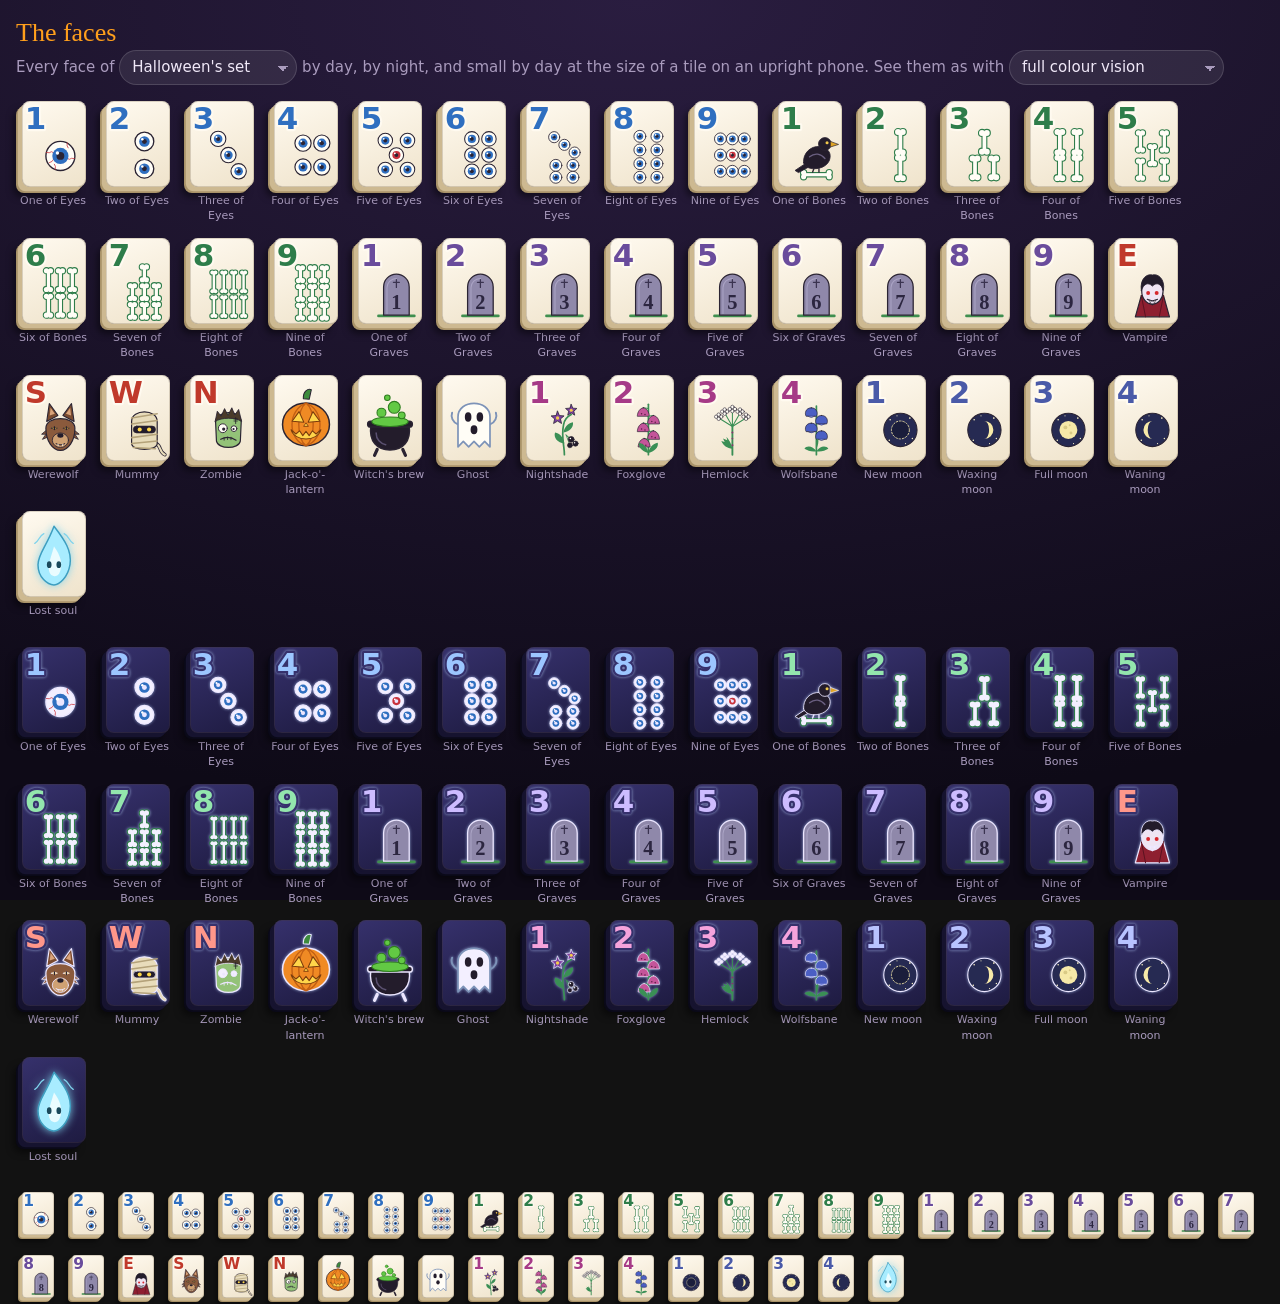
==== faces.html @ f0340677 "Give Christmas its own tiles The twelve days' boards now wear a set of faces of their own, drawn as " ====
<!doctype html>
<html lang="en">
<head>
<meta charset="utf-8">
<meta name="viewport" content="width=device-width, initial-scale=1">
<title>Seasons faces</title>
<link rel="stylesheet" href="css/game.css">
<style>
  body { overflow: auto; display: block; padding: 20px 16px 40px; }
  h1 { font: 400 26px/1 Creepster, fantasy, serif; color: var(--accent); margin: 0 0 4px; }
  p { color: var(--muted); margin: 0 0 16px; }
  .sheet { display: flex; flex-wrap: wrap; gap: 14px 10px; margin-bottom: 28px; }
  .cell { width: 74px; text-align: center; font-size: 11px; color: var(--muted); }
  .cell .tile { position: relative; display: block; margin: 0 0 6px 6px; --tile-w: 66px; --tile-h: 88px; --lift: 6px; --gap: 2px; cursor: default; }
  .small .cell { width: 40px; }
  .small .cell .tile { --tile-w: 34px; --tile-h: 45px; --lift: 4px; }
</style>
</head>
<body>
  <h1>The faces</h1>
  <p>Every face of <select id="set" aria-label="Set of faces">
      <option value="halloween">Halloween's set</option>
      <option value="thanksgiving">Thanksgiving's set</option>
      <option value="christmas">Christmas's set</option>
    </select> by day, by night, and small by day at the size of a tile on an upright phone.
    <label>See them as with <select id="vision">
      <option value="">full colour vision</option>
      <option value="protanopia">protanopia: no red</option>
      <option value="deuteranopia">deuteranopia: no green</option>
      <option value="tritanopia">tritanopia: no blue</option>
      <option value="achromatopsia">no colour at all</option>
    </select></label>
  </p>
  <!-- The usual approximations of how each kind of colour blindness sees colour. -->
  <svg width="0" height="0" style="position:absolute" aria-hidden="true">
    <filter id="protanopia"><feColorMatrix type="matrix" values="0.567 0.433 0 0 0  0.558 0.442 0 0 0  0 0.242 0.758 0 0  0 0 0 1 0"/></filter>
    <filter id="deuteranopia"><feColorMatrix type="matrix" values="0.625 0.375 0 0 0  0.7 0.3 0 0 0  0 0.3 0.7 0 0  0 0 0 1 0"/></filter>
    <filter id="tritanopia"><feColorMatrix type="matrix" values="0.95 0.05 0 0 0  0 0.433 0.567 0 0  0 0.475 0.525 0 0  0 0 0 1 0"/></filter>
    <filter id="achromatopsia"><feColorMatrix type="matrix" values="0.299 0.587 0.114 0 0  0.299 0.587 0.114 0 0  0.299 0.587 0.114 0 0  0 0 0 1 0"/></filter>
  </svg>
  <div class="sheet" id="day"></div>
  <div class="sheet" id="night"></div>
  <div class="sheet small" id="small"></div>
  <script type="module">
    import { FACES } from './js/engine/tiles.js';
    import { sprite, symbolId, faceName, FACE_SETS } from './js/ui/faces.js';

    document.body.prepend(sprite());
    const params = new URLSearchParams(location.search);
    const set = document.getElementById('set');
    set.onchange = () => {
      for (const [id, night] of [['day', false], ['night', true], ['small', false]]) {
        const sheet = document.getElementById(id);
        sheet.replaceChildren();
        sheet.dataset.faces = set.value;
        for (const f of FACES) {
          const cell = document.createElement('div');
          cell.className = 'cell';
          cell.innerHTML = `<div class="tile${night ? ' night' : ''}${f.group === 'soul' ? ' soul' : ''}"><svg viewBox="0 0 60 80"><use href="#${symbolId(f.id, set.value)}"></use></svg></div>${id === 'small' ? '' : faceName(f.id, set.value)}`;
          sheet.append(cell);
        }
      }
    };
    set.value = FACE_SETS.includes(params.get('set')) ? params.get('set') : 'halloween';
    set.onchange();
    const vision = document.getElementById('vision');
    vision.onchange = () => {
      for (const sheet of document.querySelectorAll('.sheet')) sheet.style.filter = vision.value ? `url(#${vision.value})` : '';
    };
    vision.value = params.get('vision') || '';
    vision.onchange();
  </script>
</body>
</html>
---- css/game.css ----
:root {
  color-scheme: dark;
  --sky-top: #2a1d40;
  --sky-low: #0e0a17;
  --text: #f0e8f8;
  --muted: #a99bbd;
  --accent: #ff9f1c;
  --ink: #2b2433;
  --paper: #fffdf6;
  /* The lettering of titles: Halloween's own, and a rounder one for the
     other holidays. */
  --title-font: Fredoka, system-ui, sans-serif;
  --title-weight: 600;
  --title-shadow: rgba(0, 0, 0, 0.45);
  font: 15px/1.4 system-ui, -apple-system, 'Segoe UI', sans-serif;
}

body[data-theme='halloween'] {
  --title-font: Creepster, fantasy, serif;
  --title-weight: 400;
  --title-shadow: #5b1e00;
}

/* Seasons' own look, for choosing the holidays: none of theirs. */
body[data-theme='seasons'] {
  --accent: #f4cf6b;
}

/* The cards: Halloween's purple, and for the other holidays, wherever the
   colour can be mixed, a dark one taken from the sky behind them. */
:root {
  --panel: #1e1530;
}

@supports (color: color-mix(in srgb, red 50%, blue)) {
  body:not([data-theme='halloween']) {
    --panel: color-mix(in srgb, var(--sky-top) 38%, #0f0e12);
  }
}

* {
  box-sizing: border-box;
}

html,
body {
  height: 100%;
  margin: 0;
}

body {
  display: flex;
  flex-direction: column;
  color: var(--text);
  background: radial-gradient(120% 90% at 50% 0%, var(--sky-top), var(--sky-low)) fixed;
  overflow: hidden;
  padding: env(safe-area-inset-top) env(safe-area-inset-right) env(safe-area-inset-bottom) env(safe-area-inset-left);
  -webkit-user-select: none;
  user-select: none;
  transition: background-color 1s;
}

body.night {
  --sky-top: #161438;
  --sky-low: #04030a;
}

/* ------------------------------------------------------------- the bars */

.bar {
  display: flex;
  align-items: center;
  gap: 8px;
  padding: 8px 12px;
}

.top {
  flex-wrap: wrap;
  row-gap: 4px;
}

.top h1 {
  margin: 0 4px 0 0;
  font: var(--title-weight) 27px/1 var(--title-font);
  letter-spacing: 0.04em;
  color: var(--accent);
  text-shadow: 0 2px 0 var(--title-shadow);
  white-space: nowrap;
}

.status {
  margin-left: auto;
  display: flex;
  gap: 14px;
  color: var(--muted);
  font-variant-numeric: tabular-nums;
  white-space: nowrap;
}

.status b {
  color: var(--text);
  font-weight: 600;
}

/* The shopping list, on a board with one: a small tile for each thing on
   it, ticked as it is crossed off, and the matches left before checkout.
   Beside the score on a wide screen, in a row of its own on a phone. */
#list,
#deals {
  --tile-w: 20px;
  --tile-h: 27px;
  --lift: 2px;
  --gap: 0px;
  margin-left: auto;
  display: inline-flex;
  flex-direction: row;
  align-items: center;
  gap: 7px;
  padding: 3px 10px 5px 12px;
  border: 1px solid rgba(255, 255, 255, 0.14);
  border-radius: 999px;
  background: rgba(255, 255, 255, 0.08);
}

#list[hidden],
#deals[hidden] {
  display: none;
}

#list .icon,
#deals .icon {
  font-size: 18px;
}

#list .label,
#deals .label,
#list .checkout,
#deals .checkout {
  color: var(--muted);
  font-size: 13px;
  font-weight: 500;
}

#list .things,
#deals .things {
  display: flex;
  gap: 5px;
}

#list:not([hidden]) ~ .status,
#deals:not([hidden]) ~ .status {
  margin-left: 0;
}

#list .tile,
#deals .tile {
  position: relative;
  flex: none;
  cursor: inherit;
}

#list .tile.done svg,
#deals .tile.done svg {
  opacity: 0.35;
}

#list .tile.done::after,
#deals .tile.done::after {
  content: '✓';
  position: absolute;
  inset: 0;
  display: grid;
  place-items: center;
  color: #157a37;
  font: 900 20px/1 system-ui, -apple-system, sans-serif;
  text-shadow: 0 0 2px #fff, 0 0 3px #fff;
}

#list .checkout,
#deals .checkout {
  font-variant-numeric: tabular-nums;
}

/* A doorbuster another shopper grabbed: crossed out. */
#deals .tile.grabbed svg {
  opacity: 0.35;
}

#deals .tile.grabbed::after {
  content: '✗';
  position: absolute;
  inset: 0;
  display: grid;
  place-items: center;
  color: #c0392b;
  font: 900 20px/1 system-ui, -apple-system, sans-serif;
  text-shadow: 0 0 2px #fff, 0 0 3px #fff;
}

.bottom {
  justify-content: center;
  flex-wrap: wrap;
}

.treats {
  display: flex;
  gap: 6px;
}

.controls {
  display: flex;
  gap: 8px;
}

/* A button in the bars: its icon and a word, beside the icon here and under
   it on phones. A treat's count sits on its icon while there is one. */
.bar button {
  display: inline-flex;
  align-items: center;
  justify-content: center;
  gap: 6px;
}

.bar button[hidden] {
  display: none;
}

.treats button {
  gap: 10px;
}

.bar .icon {
  position: relative;
  line-height: 1;
}

.bar .count {
  position: absolute;
  top: -8px;
  right: -11px;
  min-width: 16px;
  height: 16px;
  padding: 0 4px;
  border-radius: 8px;
  background: var(--accent);
  color: #2a1400;
  font: 700 11px/16px system-ui, -apple-system, sans-serif;
  text-align: center;
}

/* A treat there is none of: dimmed, though a tap still says what it does. */
.bar button.none {
  opacity: 0.45;
}

.bar button.none .count {
  display: none;
}

button,
select {
  font: inherit;
  color: var(--text);
  background: rgba(255, 255, 255, 0.08);
  border: 1px solid rgba(255, 255, 255, 0.14);
  border-radius: 999px;
  padding: 6px 12px;
  cursor: pointer;
  touch-action: manipulation;
  white-space: nowrap;
}

select {
  appearance: none;
  padding-right: 24px;
  background-image: linear-gradient(45deg, transparent 50%, var(--muted) 50%), linear-gradient(135deg, var(--muted) 50%, transparent 50%);
  background-position: calc(100% - 13px) 55%, calc(100% - 8px) 55%;
  background-size: 5px 5px;
  background-repeat: no-repeat;
}

select option {
  background: #1e1530;
}

button:disabled {
  opacity: 0.38;
  cursor: default;
}

/* Only where there is a pointer to hover: a phone would keep the last button
   tapped lit. */
@media (hover: hover) {
  button:not(:disabled):hover {
    background: rgba(255, 255, 255, 0.16);
  }
}

button.on {
  background: rgba(255, 159, 28, 0.25);
  background: color-mix(in srgb, var(--accent) 25%, transparent); /* the holiday's colour, where it can be mixed */
  border-color: var(--accent);
}

/* ------------------------------------------------------------ the board */

#table {
  flex: 1;
  min-height: 0;
  display: grid;
  place-items: center;
  overflow: hidden;
}

/* While the clock is stopped on a board not yet cleared: paused, or a card
   up, the board is hidden, so that it cannot be studied for nothing. */
body.covered #board {
  visibility: hidden;
}

#board {
  position: relative;
  --tile-w: 48px;
  --tile-h: 64px;
  --lift: 5px;
  --gap: 2px;
}

.tile {
  --face-1: #fffaf0;
  --face-2: #efe3cb;
  --edge: #cdb991;
  --edge-deep: #a99369;
  --index-eyes: #2f6fc0;
  --index-bones: #2e7d4a;
  --index-graves: #6a4c9c;
  --index-monster: #c0392b;
  --index-flower: #a63a87;
  --index-moon: #4a5aa8;
  /* Thanksgiving's, by the same groups: cranberries, corn, leaves, the harvest, autumn flowers and pies. */
  --index-tg-eyes: #b3163a;
  --index-tg-bones: #3f7d27;
  --index-tg-graves: #b35a12;
  --index-tg-monster: #6b4221;
  --index-tg-flower: #9b3f8f;
  --index-tg-moon: #3d5ea8;
  /* Christmas's: ornament red, cane green, the presents' blue, the birds' brown, berry pink and the snowflakes' ice blue. */
  --index-xm-eyes: #c41e3a;
  --index-xm-bones: #23803a;
  --index-xm-graves: #2f5fb0;
  --index-xm-monster: #8a4b1c;
  --index-xm-flower: #a8326e;
  --index-xm-moon: #1f7fa6;
  position: absolute;
  width: calc(var(--tile-w) - var(--gap));
  height: calc(var(--tile-h) - var(--gap));
  padding: 0;
  border: 0;
  border-radius: calc(var(--tile-w) * 0.12);
  background: linear-gradient(155deg, var(--face-1), var(--face-2));
  box-shadow:
    inset 0 0 0 1px rgba(80, 60, 30, 0.2),
    calc(var(--lift) * -0.35) calc(var(--lift) * 0.35) 0 var(--edge),
    calc(var(--lift) * -0.7) calc(var(--lift) * 0.7) 0 var(--edge),
    calc(var(--lift) * -1) var(--lift) 0 var(--edge-deep),
    calc(var(--lift) * -1.4) calc(var(--lift) * 1.6) calc(var(--lift) * 1.3) rgba(0, 0, 0, 0.5);
  cursor: pointer;
  transition: opacity 0.3s ease, transform 0.3s ease, filter 0.3s ease, visibility 0s;
  -webkit-tap-highlight-color: transparent;
  -webkit-touch-callout: none;
  touch-action: manipulation;
}

.tile svg {
  display: block;
  width: 100%;
  height: 100%;
  pointer-events: none;
}

.tile:focus-visible {
  outline: 3px solid #7fd3ec;
  outline-offset: 1px;
}

/* On the crown, a lord is gilded and wears a crown: free wherever he is. */
.tile.lord {
  --face-1: #fff7da;
  --face-2: #f2d98f;
  --edge: #c9a346;
  --edge-deep: #9c7a26;
}

.tile.lord::after {
  content: '👑';
  position: absolute;
  top: -11%;
  right: -10%;
  font-size: calc(var(--tile-w) * 0.4);
  line-height: 1;
  filter: drop-shadow(0 1px 1px rgba(0, 0, 0, 0.55));
  pointer-events: none;
}

/* On the bagpipes, a piper is tinged with the green of his tartan, and
   carries a note: the rest of his kind follow him out. */
.tile.piper {
  --face-1: #f3faf1;
  --face-2: #d3e8cd;
  --edge: #a8c69d;
  --edge-deep: #7f9f74;
}

.tile.piper::after {
  content: '🎶';
  position: absolute;
  top: -10%;
  right: -10%;
  font-size: calc(var(--tile-w) * 0.38);
  line-height: 1;
  filter: drop-shadow(0 1px 1px rgba(0, 0, 0, 0.55));
  pointer-events: none;
}

/* On the lake, the swan's reflection lies in the water: its tiles are
   tinged with blue, edges and all. */
.tile.lake {
  --face-1: #f1f8fc;
  --face-2: #d2e4ef;
  --edge: #a3bfd2;
  --edge-deep: #7f9db2;
}

.tile.night {
  --ink: #ece6ff;
  --paper: #f3efff;
  --face-1: #36316c;
  --face-2: #1e1b41;
  --edge: #16132f;
  --edge-deep: #0a0918;
  --index-eyes: #9cc6ff;
  --index-bones: #93e6ad;
  --index-graves: #cdbcff;
  --index-monster: #ff978a;
  --index-flower: #f5a3dc;
  --index-moon: #b8c3ff;
  --index-tg-eyes: #ff8fa3;
  --index-tg-bones: #9be27a;
  --index-tg-graves: #ffb36b;
  --index-tg-monster: #e8c39e;
  --index-tg-flower: #f0a6e6;
  --index-tg-moon: #a9c1ff;
  --index-xm-eyes: #ff8f9f;
  --index-xm-bones: #93e6ad;
  --index-xm-graves: #9cc0ff;
  --index-xm-monster: #f0c49a;
  --index-xm-flower: #f5a3d0;
  --index-xm-moon: #9fe3ff;
}

.tile.night svg {
  filter: drop-shadow(0 0 1.6px rgba(190, 215, 255, 0.7));
}

.tile.soul svg {
  filter: drop-shadow(0 0 4px rgba(127, 211, 236, 0.9));
}

/* Christmas's lost soul is a lump of coal, glowing as an ember does. */
[data-faces='christmas'] .tile.soul svg {
  filter: drop-shadow(0 0 4px rgba(255, 128, 48, 0.9));
}

.tile.selected {
  --face-1: #fff4c6;
  --face-2: #ffd56a;
  transform: translate(1px, -2px);
}

.tile.night.selected {
  --face-1: #5a4aa0;
  --face-2: #352c78;
}

.tile.hint {
  animation: hint 0.8s ease-in-out 3;
}

@keyframes hint {
  50% {
    transform: translateY(-4px);
    filter: brightness(1.2) drop-shadow(0 0 8px #ffd54a);
  }
}

.tile.shake {
  animation: shake 0.3s;
}

@keyframes shake {
  25% {
    transform: translateX(-3px);
  }
  75% {
    transform: translateX(3px);
  }
}

.tile.flip {
  animation: flip 0.4s ease-in-out both;
}

@keyframes flip {
  50% {
    transform: scaleX(0.04);
  }
}

/* When the music changes on the board of the dancer, a tile that changes
   partners twirls round, its new face showing from halfway. */
.tile.twirl {
  animation: twirl 0.6s ease-in-out;
}

@keyframes twirl {
  50% {
    transform: rotate(180deg) scaleX(0.08);
  }
  100% {
    transform: rotate(360deg);
  }
}

.tile.jiggle {
  animation: jiggle 0.45s ease-in-out;
}

/* An egg coming free hatches: it wobbles, and the tile inside shows. */
.tile.hatching {
  animation: hatching 0.5s ease-out;
}

@keyframes hatching {
  20% {
    transform: rotate(-7deg);
  }
  45% {
    transform: rotate(6deg) scale(1.06);
  }
  70% {
    transform: rotate(-3deg);
  }
}

/* On the milk pail, a tile of a pail of fresh milk carries a bottle, and
   once either of its tiles is free, the matches it still keeps for, amber
   as it nears souring. */
.tile.pail::before {
  content: '🥛' attr(data-fresh);
  position: absolute;
  top: 3%;
  right: 4%;
  padding: 0.1em 0.22em 0.1em 0.08em;
  border-radius: 9px;
  background: #fff;
  box-shadow:
    0 1px 2px rgba(0, 0, 0, 0.45),
    inset 0 0 0 1px #b8d2e6;
  color: #24557f;
  font: 800 max(10px, calc(var(--tile-w) * 0.3)) / 1 system-ui, -apple-system, sans-serif;
  white-space: nowrap;
  pointer-events: none;
}

.tile.pail.souring::before {
  background: #ffe1a1;
  color: #9a3412;
}

/* On the board of geese, a free tile that lay beside or under the pair
   taken last carries a gosling: a pair with it follows on in the line. */
.tile.follows::before {
  content: '🐣';
  position: absolute;
  top: -10%;
  right: -14%;
  font-size: calc(var(--tile-w) * 0.42);
  line-height: 1;
  filter: drop-shadow(0 1px 1px rgba(0, 0, 0, 0.55));
  pointer-events: none;
}

/* On the board of gold rings, a ring whose tiles are all taken turns to
   gold where it lay, under the tiles still left, with a glint on its top
   left; it shines out as it does. */
.gold-ring {
  position: absolute;
  z-index: 1;
  opacity: 0;
  pointer-events: none;
  transition: opacity 0.3s ease;
}

.gold-ring.won {
  opacity: 1;
}

.gold-ring svg {
  display: block;
  width: 100%;
  height: 100%;
  overflow: visible;
  filter: drop-shadow(0 3px 4px rgba(0, 0, 0, 0.55));
}

.gold-ring ellipse {
  fill: none;
}

.gold-ring .rim {
  stroke: #5e3f08;
}

.gold-ring .shine {
  stroke: #fffbe8;
  stroke-linecap: round;
  stroke-dasharray: 0 56 16 28;
  opacity: 0.85;
}

.gold-ring.gilding {
  animation: gilding 0.9s ease-out;
}

@keyframes gilding {
  0% {
    opacity: 0;
    transform: scale(0.7);
    filter: brightness(2.2);
  }
  55% {
    opacity: 1;
    transform: scale(1.08);
    filter: brightness(1.6) drop-shadow(0 0 12px #ffd54a);
  }
  100% {
    transform: scale(1);
    filter: none;
  }
}

@keyframes jiggle {
  30% {
    transform: rotate(-6deg) scale(0.9);
  }
  65% {
    transform: rotate(5deg) scale(1.03);
  }
}

.tile.gone {
  opacity: 0;
  transform: translateY(-18px) scale(0.8);
  visibility: hidden;
  pointer-events: none;
  transition: opacity 0.3s ease, transform 0.3s ease, visibility 0s 0.3s;
}

.tile.unlocked::after {
  content: '🗝️';
  position: absolute;
  right: -4px;
  top: -6px;
  font-size: calc(var(--tile-w) * 0.3);
}

/* At the potluck, a tile freed by a saved seat has a chair on it. */
#board.potluck .tile.unlocked::after {
  content: '🪑';
}

/* A Thanksgiving day's board with no treats has no treat buttons. */
.treats[hidden] {
  display: none;
}

/* The fridge, on a board with leftovers: its containers, each empty or
   holding a tile saved for later, with its word under them, as the
   buttons beside it have theirs. Its tiles are drawn as the board's are. */
#fridge {
  --tile-w: 32px;
  --tile-h: 43px;
  --lift: 3px;
  --gap: 0px;
  display: inline-flex;
  flex-direction: column;
  align-items: center;
  gap: 3px;
}

#fridge[hidden] {
  display: none;
}

#fridge .slots {
  display: flex;
  gap: 8px;
  padding: 4px 8px 7px 10px;
  border: 1px solid rgba(190, 225, 255, 0.35);
  border-radius: 10px;
  background: rgba(190, 225, 255, 0.1);
}

#fridge .tile {
  position: relative;
  flex: none;
  min-width: 0;
  padding: 0;
  border-radius: calc(var(--tile-w) * 0.12);
  background: linear-gradient(155deg, var(--face-1), var(--face-2));
}

#fridge .tile.empty {
  background: none;
  box-shadow: none;
  outline: 2px dashed rgba(190, 225, 255, 0.5);
  outline-offset: -2px;
}

#fridge .tile.empty svg {
  visibility: hidden;
}

#fridge .label {
  color: var(--muted);
  font-size: 12px;
}

#board.keying .tile {
  cursor: crosshair;
}

/* The shopping list: a price tag on each tile of a thing still to find,
   while the store is open. */
.tile.listed::before {
  content: '';
  position: absolute;
  top: 4%;
  right: 5%;
  width: 30%;
  height: 15%;
  border-radius: 2px 7px 7px 2px;
  background: radial-gradient(circle at 24% 50%, #fff 0 13%, transparent 15%), #d63c2f;
  box-shadow: 0 1px 2px rgba(0, 0, 0, 0.4);
  pointer-events: none;
}

/* Rivalry football: each end zone's tiles carry its team's pennant, blue
   at the top of the field and red at the bottom. */
.tile.zone-top::before,
.tile.zone-bottom::before {
  content: '';
  position: absolute;
  top: 5%;
  right: 6%;
  width: 28%;
  height: 20%;
  clip-path: polygon(0 0, 100% 50%, 0 100%);
  pointer-events: none;
}

.tile.zone-top::before {
  background: #2f5fb3;
}

.tile.zone-bottom::before {
  background: #c0392b;
}

/* Black Friday: a doorbuster's red sale tag, while it is still to be had. */
.tile.buster::before {
  content: '%';
  position: absolute;
  top: 3%;
  right: 4%;
  min-width: 36%;
  padding: 0.1em 0.12em 0.1em 0.2em;
  border-radius: 3px 9px 9px 3px;
  background: #d63c2f;
  box-shadow: 0 1px 2px rgba(0, 0, 0, 0.45);
  color: #fff;
  font: 900 calc(var(--tile-w) * 0.27) / 1 system-ui, -apple-system, sans-serif;
  text-align: center;
  pointer-events: none;
}

/* The Frozen twist: ice over a tile that can't be taken until it thaws.
   Its face shows through, with the matches still to make in its corner;
   the ice fades away as the tile thaws, and comes back with an undo. */
.tile .ice {
  position: absolute;
  inset: 0;
  border-radius: inherit;
  pointer-events: none;
  opacity: 0;
  transition: opacity 0.8s ease;
  background:
    linear-gradient(140deg, rgba(255, 255, 255, 0.7) 0 9%, transparent 9% 34%, rgba(255, 255, 255, 0.4) 34% 39%, transparent 39% 70%, rgba(255, 255, 255, 0.3) 70% 73%, transparent 73%),
    rgba(170, 215, 255, 0.4);
  box-shadow:
    inset 0 0 0 calc(var(--tile-w) * 0.05) rgba(235, 248, 255, 0.95),
    inset 0 0 calc(var(--tile-w) * 0.22) rgba(90, 165, 235, 0.75);
}

.tile.frozen .ice {
  opacity: 1;
}

.tile .ice b {
  position: absolute;
  top: 3%;
  right: 4%;
  min-width: 1.35em;
  padding: 0.12em 0.2em;
  border-radius: 999px;
  background: #fff;
  box-shadow: 0 0 0 calc(var(--tile-w) * 0.03) #5aa5eb;
  color: #0b3f75;
  font: 800 calc(var(--tile-w) * 0.34) / 1 system-ui, -apple-system, sans-serif;
  text-align: center;
}

/* Tiles that can't be taken yet, dimmed, so that only the free ones need
   looking over: unless the player has switched it off, and except while
   the skeleton key is choosing among the blocked ones. */
#board.dimming:not(.keying) .tile.blocked {
  filter: brightness(0.58);
}

/* With the magnifier, a finger held on a tile may slide on to others: the
   page does not pan under it, though two fingers still zoom it. */
#board.magnifying .tile {
  touch-action: pinch-zoom;
}

/* A held tile up close, and after an arrow the side it will turn to. Its
   tiles are drawn as the board's are, at the size the magnifier sets. */
.magnifier {
  --gap: 0px;
  position: fixed;
  left: 0;
  top: 0;
  z-index: 150000;
  width: max-content;
  display: flex;
  align-items: center;
  gap: 10px;
  padding: 12px 14px calc(var(--lift) + 14px) calc(var(--lift) + 14px);
  background: rgba(20, 14, 32, 0.94);
  border: 1px solid rgba(255, 255, 255, 0.2);
  border-radius: 16px;
  box-shadow: 0 10px 30px rgba(0, 0, 0, 0.6);
  transform-origin: 0 0;
  pointer-events: none;
  opacity: 0;
  transition: opacity 0.12s ease;
}

.magnifier.on {
  opacity: 1;
}

.magnifier.stacked {
  flex-direction: column;
}

.magnifier .tile {
  position: relative;
  flex: none;
}

.magnifier .arrow {
  color: var(--muted);
  font-size: 22px;
  line-height: 1;
}

.magnifier .arrow::before {
  content: '→';
}

.magnifier.stacked .arrow::before {
  content: '↓';
}

.float {
  position: absolute;
  z-index: 100001;
  transform: translate(-50%, -50%);
  font: 700 max(13px, calc(var(--tile-w) * 0.4)) / 1 system-ui, -apple-system, sans-serif;
  color: #ffd54a;
  text-shadow: 0 2px 4px rgba(0, 0, 0, 0.75);
  white-space: nowrap;
  pointer-events: none;
  animation: rise 1.2s ease-out forwards;
}

.float.cost {
  color: #ff9a8f;
}

@keyframes rise {
  from {
    opacity: 0;
    transform: translate(-50%, -30%);
  }
  15% {
    opacity: 1;
  }
  to {
    opacity: 0;
    transform: translate(-50%, -170%);
  }
}

.planchette {
  position: absolute;
  left: 0;
  top: 0;
  width: calc(var(--tile-w) * 1.15);
  z-index: 100000;
  pointer-events: none;
  opacity: 0;
  filter: drop-shadow(-3px 5px 5px rgba(0, 0, 0, 0.55));
  transition: transform 0.6s cubic-bezier(0.45, 0.05, 0.2, 1), opacity 0.35s ease;
}

.planchette.on {
  opacity: 0.94;
}

.planchette svg {
  display: block;
  width: 100%;
}

/* --------------------------------------------------- messages and cards */

#toast {
  position: fixed;
  left: 50%;
  bottom: calc(env(safe-area-inset-bottom) + 64px);
  transform: translateX(-50%);
  max-width: calc(100% - 32px);
  background: rgba(20, 14, 32, 0.94);
  border: 1px solid rgba(255, 255, 255, 0.16);
  padding: 8px 14px;
  border-radius: 12px;
  opacity: 0;
  transition: opacity 0.3s;
  pointer-events: none;
  z-index: 200000;
  text-align: center;
}

#toast.show {
  opacity: 1;
}

#card {
  position: fixed;
  inset: 0;
  display: flex;
  overflow-y: auto;
  background: rgba(5, 3, 10, 0.55);
  z-index: 200001;
  padding: 16px;
}

/* Centred when there is room, and scrolled from its top when there is not. */
#card .inner {
  margin: auto;
}

#card[hidden] {
  display: none;
}

#card .inner {
  background: var(--panel);
  border: 1px solid rgba(255, 255, 255, 0.18);
  border-radius: 16px;
  padding: 20px 22px;
  text-align: center;
  max-width: 380px;
}

/* A card with a grid of buttons, the night's or the leaderboard's, at its
   full width, so that the grid has the same columns on both. */
#card .inner:has(.hours:not([hidden])) {
  width: 100%;
}

#card h2 {
  margin: 0 0 6px;
  font: var(--title-weight) 28px/1.1 var(--title-font);
  color: var(--accent);
  letter-spacing: 0.03em;
}

#card p {
  margin: 0 0 14px;
  color: var(--muted);
}

#card .actions {
  display: flex;
  gap: 8px;
  justify-content: center;
  flex-wrap: wrap;
}

#card .score {
  margin: 0 auto 14px;
  border-collapse: collapse;
  font-variant-numeric: tabular-nums;
}

#card .score[hidden] {
  display: none;
}

#card .score td {
  padding: 2px 6px;
  text-align: left;
  color: var(--muted);
}

#card .score td + td {
  white-space: nowrap;
}

#card .score td:last-child {
  text-align: right;
  color: var(--text);
}

#card .score tr.total td {
  border-top: 1px solid rgba(255, 255, 255, 0.2);
  padding-top: 6px;
  font-weight: 700;
  color: var(--accent);
}

#card .hours {
  display: grid;
  grid-template-columns: repeat(auto-fill, minmax(66px, 1fr));
  gap: 6px;
  margin: 0 0 16px;
}

/* The holidays, with their longer names, two or three to a row. */
#card .hours.themes {
  grid-template-columns: repeat(auto-fill, minmax(140px, 1fr));
}

#card .hours.themes button {
  white-space: normal;
}

#card .hours[hidden] {
  display: none;
}

#card .hours button {
  border-radius: 10px;
  padding: 6px 4px;
  display: flex;
  flex-direction: column;
  align-items: center;
  line-height: 1.25;
}

#card .hours small {
  color: var(--muted);
  font-size: 11px;
}

/* A name for the leaderboard: 16px, so that a phone does not zoom in on it. */
#card input {
  display: block;
  width: 100%;
  margin: 0 0 14px;
  padding: 10px 12px;
  font: 16px/1.2 system-ui, -apple-system, 'Segoe UI', sans-serif;
  color: var(--text);
  text-align: center;
  background: rgba(255, 255, 255, 0.08);
  border: 1px solid rgba(255, 255, 255, 0.24);
  border-radius: 10px;
  -webkit-user-select: text;
  user-select: text;
}

#card input[hidden] {
  display: none;
}

#card input:focus {
  outline: 2px solid var(--accent);
  outline-offset: 1px;
}

/* The leaderboard's places: the player's own in the accent colour. */
#card .ranks {
  margin: 0 auto 16px;
  min-width: 240px;
  border-collapse: collapse;
  font-variant-numeric: tabular-nums;
}

#card .ranks[hidden] {
  display: none;
}

#card .ranks td {
  height: 1.6em;
  padding: 0 8px;
  text-align: left;
  white-space: nowrap;
}

#card .ranks td:first-child {
  color: var(--muted);
  text-align: right;
}

#card .ranks td:last-child {
  text-align: right;
}

#card .ranks td[colspan] {
  color: var(--muted);
  text-align: center;
}

#card .ranks tr.me td {
  color: var(--accent);
  font-weight: 700;
}

#card .options {
  display: flex;
  flex-direction: column;
  align-items: center;
  margin-top: 16px;
  padding-top: 10px;
  border-top: 1px solid rgba(255, 255, 255, 0.12);
}

#card .options[hidden] {
  display: none;
}

#card .options label {
  display: inline-flex;
  align-items: center;
  gap: 8px;
  min-height: 36px;
  color: var(--muted);
  cursor: pointer;
}

#card .options input {
  width: 18px;
  height: 18px;
  margin: 0;
  accent-color: var(--accent);
}

#where {
  color: var(--muted);
  white-space: nowrap;
}

#where b {
  color: var(--text);
  font-weight: 600;
}

@media (prefers-reduced-motion: reduce) {
  .tile,
  .planchette,
  .gold-ring {
    transition: none;
  }
  .tile.hint,
  .tile.shake,
  .tile.jiggle,
  .tile.flip,
  .tile.twirl {
    animation: none;
  }
  .tile.hint {
    filter: brightness(1.15) drop-shadow(0 0 6px #ffd54a);
  }
  .float {
    animation: fade 1.2s ease-out forwards;
  }
}

@keyframes fade {
  60% {
    opacity: 1;
  }
  to {
    opacity: 0;
  }
}

/* --------------------------------------------------------- small screens */

/* Phones, and tablets standing up: each button in the bars is an icon over a
   word, as in a phone's own apps, and without an outline, so that the seven
   at the foot fit across a small phone. */
@media (max-width: 820px), (max-height: 500px) and (orientation: landscape) {
  .controls,
  .bottom.bar,
  .bottom .treats {
    gap: 2px;
  }
  .bottom.bar {
    padding-top: 4px;
    padding-bottom: 4px;
  }
  .bar button {
    flex-direction: column;
    gap: 2px;
    min-width: 40px;
    padding: 4px 3px 3px;
    border-color: transparent;
    border-radius: 12px;
    background: none;
  }
  .bar .icon {
    font-size: 21px;
  }
  .bar .label {
    font-size: clamp(9.5px, 2.9vw, 11px);
    font-weight: 500;
  }
  .bar button.on {
    background: rgba(255, 159, 28, 0.25);
    background: color-mix(in srgb, var(--accent) 25%, transparent);
    border-color: var(--accent);
  }
}

@media (max-width: 620px) {
  .bar {
    padding: 6px 8px;
    gap: 6px;
  }
  /* The game's name over the board's, the buttons beside them, and the
     score and the clock below. */
  .top {
    display: grid;
    grid-template-columns: minmax(0, 1fr) auto;
    grid-template-areas: 'title controls' 'where controls' 'status status' 'list list';
    column-gap: 8px;
    row-gap: 0;
  }
  #list,
  #deals {
    grid-area: list;
    justify-self: center;
    margin: 4px 0 0;
  }
  .top h1 {
    grid-area: title;
    align-self: end;
    font-size: 22px;
  }
  #where {
    grid-area: where;
    align-self: start;
    overflow: hidden;
    text-overflow: ellipsis;
    font-size: 13px;
  }
  .controls {
    grid-area: controls;
  }
  .status {
    grid-area: status;
    gap: 10px;
    font-size: 13px;
    justify-content: center;
    margin: 2px 0 0;
  }
  button,
  select {
    padding: 6px 10px;
  }
}

/* A phone on its side: the bars go to a column at the right, leaving all
   the height to the board. */
@media (max-height: 500px) and (orientation: landscape) {
  body {
    display: grid;
    grid-template-columns: 1fr auto;
    grid-template-rows: auto 1fr;
    grid-template-areas: 'table top' 'table bottom';
  }
  #table {
    grid-area: table;
  }
  .bar {
    width: 196px;
    padding: 8px 10px 4px 4px;
    flex-wrap: wrap;
    justify-content: center;
  }
  .top {
    grid-area: top;
    display: flex;
  }
  .bottom {
    grid-area: bottom;
    align-content: flex-start;
  }
  .top h1 {
    font-size: 22px;
  }
  .status {
    width: 100%;
    margin: 0;
    flex-wrap: wrap;
    justify-content: center;
    gap: 4px 12px;
    font-size: 13px;
  }
  #list,
  #deals {
    margin: 2px 0;
    flex-wrap: wrap;
    justify-content: center;
    row-gap: 2px;
    border-radius: 14px;
  }
  #toast {
    left: calc(50% - 98px);
    bottom: 12px;
  }
  #card {
    padding: 8px;
  }
  #card .inner {
    max-width: 580px;
    padding: 12px 16px;
  }
  #card h2 {
    font-size: 22px;
  }
  #card p {
    margin-bottom: 8px;
  }
}
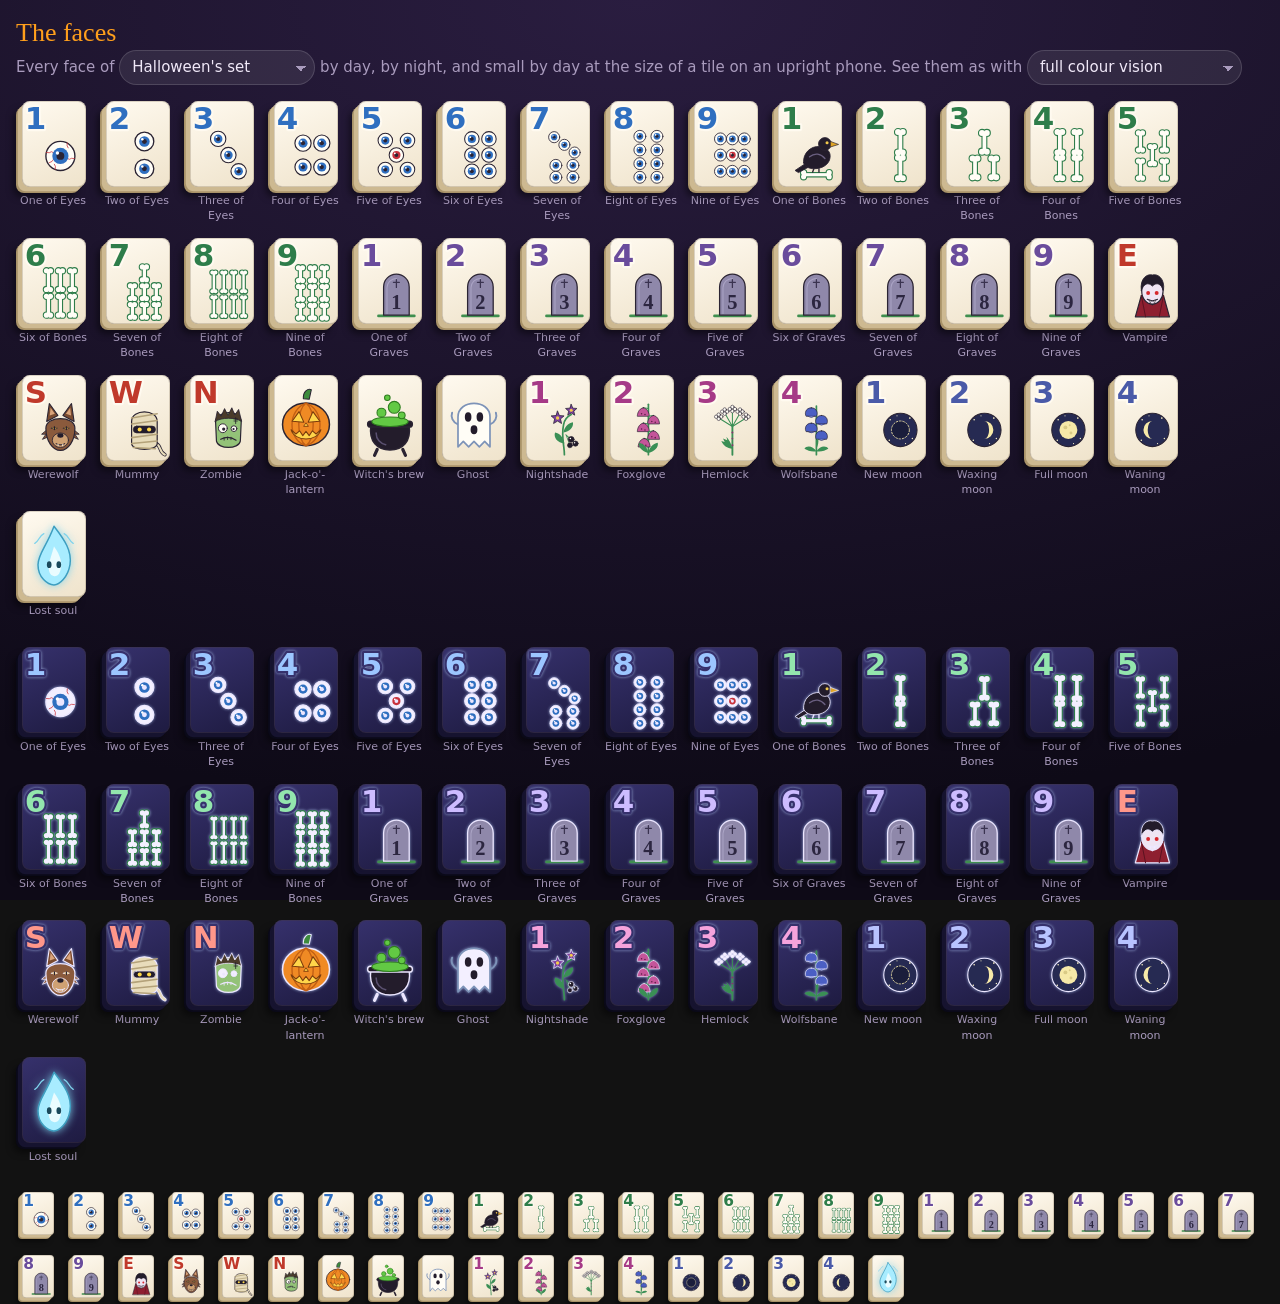
==== commit f0ec684d: "Give Groundhog Day its own tiles Groundhog Day's board of the day now wears a set of faces of its ow" ====
--- a/faces.html
+++ b/faces.html
@@ -22,6 +22,8 @@
       <option value="halloween">Halloween's set</option>
       <option value="thanksgiving">Thanksgiving's set</option>
       <option value="christmas">Christmas's set</option>
+      <option value="new-year">New Year's set</option>
+      <option value="groundhog">Groundhog Day's set</option>
     </select> by day, by night, and small by day at the size of a tile on an upright phone.
     <label>See them as with <select id="vision">
       <option value="">full colour vision</option>
--- a/css/game.css
+++ b/css/game.css
@@ -351,6 +351,20 @@
   --index-xm-monster: #8a4b1c;
   --index-xm-flower: #a8326e;
   --index-xm-moon: #1f7fa6;
+  /* New Year's: the clocks' navy, the party horns' purple, January's red, Father Time's brown, the clover's green and the seasons' teal. */
+  --index-ny-eyes: #2b4fa8;
+  --index-ny-bones: #7b3fb0;
+  --index-ny-graves: #c42a2a;
+  --index-ny-monster: #7a5214;
+  --index-ny-flower: #2e8a3e;
+  --index-ny-moon: #1d7f8c;
+  /* Groundhog Day's: the burrows' earth, the candles' flame, the scrolls' ink, the weather prophets' woods, the crocus's purple and the cardinal's red. */
+  --index-gh-eyes: #7a4a1e;
+  --index-gh-bones: #c4560e;
+  --index-gh-graves: #2b4f8a;
+  --index-gh-monster: #2e6b47;
+  --index-gh-flower: #7a3fb0;
+  --index-gh-moon: #b8233f;
   position: absolute;
   width: calc(var(--tile-w) - var(--gap));
   height: calc(var(--tile-h) - var(--gap));
@@ -420,6 +434,282 @@
   line-height: 1;
   filter: drop-shadow(0 1px 1px rgba(0, 0, 0, 0.55));
   pointer-events: none;
+}
+
+/* On New Year's 9, a rocket carries 🚀, waiting to be set off; and a tile
+   a rocket's burst has lit glows the lilac of a firework, edges and all,
+   with a sparkle on it, and turns gold like any tile when chosen: two lit
+   tiles taken together are a lit pair. A tile catching the light flashes
+   as it does. */
+.tile.rocket::after,
+.tile.lit::after {
+  content: '🚀';
+  position: absolute;
+  top: -10%;
+  right: -10%;
+  font-size: calc(var(--tile-w) * 0.38);
+  line-height: 1;
+  filter: drop-shadow(0 1px 1px rgba(0, 0, 0, 0.55));
+  pointer-events: none;
+}
+
+.tile.lit::after {
+  content: '✨';
+}
+
+.tile.lit {
+  --face-1: #fcefff;
+  --face-2: #e6c6f5;
+  --edge: #c09ad6;
+  --edge-deep: #946bb0;
+}
+
+.tile.sparkle {
+  animation: sparkle 0.7s ease-out;
+}
+
+@keyframes sparkle {
+  0% {
+    filter: brightness(1.7) drop-shadow(0 0 9px #ffd54a);
+    transform: scale(1.08);
+  }
+}
+
+/* On New Year's 3, the row a shooting star has crossed glows a starry
+   blue until the next star, and fades once its wish is made; a star
+   streaks across it as it comes. Its tiles are a cool, bright white. */
+.star-band {
+  position: absolute;
+  left: 0;
+  right: 0;
+  z-index: 99999;
+  pointer-events: none;
+  transition:
+    top 0.3s ease,
+    opacity 0.6s ease;
+}
+
+.star-band.wished {
+  opacity: 0;
+}
+
+.star-band::after {
+  content: '';
+  position: absolute;
+  inset: -6% 0;
+  border-radius: 8px;
+  background:
+    radial-gradient(circle at 9% 40%, rgba(255, 255, 255, 0.95) 0 1px, transparent 2px),
+    radial-gradient(circle at 27% 65%, rgba(210, 225, 255, 0.9) 0 1.5px, transparent 2.5px),
+    radial-gradient(circle at 46% 30%, rgba(255, 255, 255, 0.95) 0 1px, transparent 2px),
+    radial-gradient(circle at 64% 70%, rgba(230, 215, 255, 0.9) 0 1.5px, transparent 2.5px),
+    radial-gradient(circle at 83% 35%, rgba(255, 255, 255, 0.95) 0 1px, transparent 2px),
+    linear-gradient(rgba(120, 160, 255, 0), rgba(140, 180, 255, 0.34) 25%, rgba(185, 160, 255, 0.34) 75%, rgba(120, 160, 255, 0));
+  mix-blend-mode: screen;
+}
+
+.star-band::before {
+  content: '🌠';
+  position: absolute;
+  top: 50%;
+  right: -12%;
+  transform: translateY(-50%);
+  font-size: calc(var(--tile-w) * 0.6);
+  line-height: 1;
+  opacity: 0;
+}
+
+.star-band.streak::before {
+  animation: streak 0.9s ease-out;
+}
+
+@keyframes streak {
+  15% {
+    opacity: 1;
+  }
+  100% {
+    right: 105%;
+    opacity: 0;
+  }
+}
+
+.tile.starlit {
+  --face-1: #f6f8ff;
+  --face-2: #dfe7ff;
+}
+
+/* On New Year's 2, the two glasses of champagne stand along the 2, each at
+   the top right of its place, as badges do, so that the tile under it
+   still shows, and glide on a place at a time; when they meet they clink,
+   tilting together, and stay so. The tiles still in their way are ringed
+   in champagne gold, not filled with it, so as not to look chosen. */
+.glass {
+  position: absolute;
+  left: 0;
+  top: 0;
+  width: calc(var(--tile-w) * 0.36);
+  height: calc(var(--tile-w) * 0.72);
+  z-index: 99999;
+  pointer-events: none;
+  transition: transform 0.5s ease;
+  filter: drop-shadow(0 1px 1.5px rgba(0, 0, 0, 0.65)) drop-shadow(0 0 5px rgba(255, 226, 140, 0.6));
+}
+
+.glass svg {
+  display: block;
+  width: 100%;
+  height: 100%;
+  overflow: visible;
+  transform-origin: 50% 100%;
+  transition: transform 0.3s ease;
+}
+
+.glass.clinked svg {
+  transform: rotate(var(--tilt));
+}
+
+.glass.clinking svg {
+  animation: clink 0.9s ease-out;
+}
+
+@keyframes clink {
+  0% {
+    transform: rotate(0);
+  }
+  35% {
+    transform: rotate(calc(var(--tilt) * 1.7));
+  }
+  50% {
+    transform: rotate(calc(var(--tilt) * 0.5));
+  }
+  68% {
+    transform: rotate(calc(var(--tilt) * 1.3));
+  }
+  100% {
+    transform: rotate(var(--tilt));
+  }
+}
+
+.tile.in-way::before {
+  content: '';
+  position: absolute;
+  inset: 0;
+  border-radius: inherit;
+  box-shadow:
+    inset 0 0 0 calc(var(--tile-w) * 0.06) #e3ad35,
+    inset 0 0 calc(var(--tile-w) * 0.18) rgba(255, 205, 80, 0.75);
+  pointer-events: none;
+}
+
+/* On New Year's Day, a sweet carries its treat, 🍩 or another, in the
+   corner where badges go; through January, while the resolution holds, it
+   is tinted a frosting pink, tempting, and after, a tile like any other. */
+.tile.sweet::after {
+  content: attr(data-sweet);
+  position: absolute;
+  top: -12%;
+  right: -10%;
+  font-size: calc(var(--tile-w) * 0.42);
+  line-height: 1;
+  filter: drop-shadow(0 1px 1px rgba(0, 0, 0, 0.55));
+  pointer-events: none;
+}
+
+.tile.tempting {
+  --face-1: #fff1f7;
+  --face-2: #f6cde0;
+  --edge: #d9a1b9;
+  --edge-deep: #b07490;
+}
+
+/* On New Year's 8, the disco ball's beam lies across the board, a row
+   deep, glinting, over the tiles in its light, and glides down a row with
+   every match; the ball hangs at its left end. The tiles in it are a cool
+   white. */
+.disco-beam {
+  position: absolute;
+  left: 0;
+  right: 0;
+  z-index: 99999;
+  pointer-events: none;
+  transition: top 0.45s ease;
+}
+
+.disco-beam::after {
+  content: '';
+  position: absolute;
+  inset: -8% 0;
+  border-radius: 8px;
+  background:
+    radial-gradient(circle at 14% 35%, rgba(255, 255, 255, 0.9) 0 1.5px, transparent 2.5px),
+    radial-gradient(circle at 33% 70%, rgba(255, 220, 250, 0.85) 0 1.5px, transparent 2.5px),
+    radial-gradient(circle at 52% 30%, rgba(220, 240, 255, 0.9) 0 2px, transparent 3px),
+    radial-gradient(circle at 71% 65%, rgba(255, 255, 255, 0.85) 0 1.5px, transparent 2.5px),
+    radial-gradient(circle at 90% 40%, rgba(255, 230, 250, 0.9) 0 2px, transparent 3px),
+    linear-gradient(rgba(255, 255, 255, 0), rgba(215, 232, 255, 0.34) 25%, rgba(255, 226, 252, 0.34) 75%, rgba(255, 255, 255, 0));
+  mix-blend-mode: screen;
+}
+
+.disco-beam::before {
+  content: '🪩';
+  position: absolute;
+  left: calc(var(--tile-w) * -0.32);
+  top: 50%;
+  transform: translateY(-50%);
+  font-size: calc(var(--tile-w) * 0.5);
+  line-height: 1;
+  filter: drop-shadow(0 0 4px rgba(255, 255, 255, 0.85));
+}
+
+.tile.spotlit {
+  --face-1: #ffffff;
+  --face-2: #e6efff;
+}
+
+/* On New Year's 7, the tile the lucky coin turned up in shows it, 🪙, until
+   the tile is taken, gleaming gold. */
+.tile.coin {
+  --face-1: #fff7da;
+  --face-2: #f2d98f;
+}
+
+.tile.coin::after {
+  content: '🪙';
+  position: absolute;
+  top: -12%;
+  right: -10%;
+  font-size: calc(var(--tile-w) * 0.42);
+  line-height: 1;
+  filter: drop-shadow(0 0 4px rgba(255, 213, 74, 0.9));
+  pointer-events: none;
+}
+
+/* On New Year's 6, a tile with a balloon on it carries 🎈, to be popped by
+   taking it; a balloon drops on to its tile as the net opens. */
+.tile.balloon::after {
+  content: '🎈';
+  position: absolute;
+  top: -14%;
+  right: -10%;
+  font-size: calc(var(--tile-w) * 0.42);
+  line-height: 1;
+  filter: drop-shadow(0 1px 1px rgba(0, 0, 0, 0.55));
+  pointer-events: none;
+}
+
+.tile.landing::after {
+  animation: landing 0.7s ease-out;
+}
+
+@keyframes landing {
+  0% {
+    transform: translateY(-260%);
+    opacity: 0;
+  }
+  70% {
+    transform: translateY(12%);
+    opacity: 1;
+  }
 }
 
 /* On the lake, the swan's reflection lies in the water: its tiles are
@@ -456,6 +746,18 @@
   --index-xm-monster: #f0c49a;
   --index-xm-flower: #f5a3d0;
   --index-xm-moon: #9fe3ff;
+  --index-ny-eyes: #a8c4ff;
+  --index-ny-bones: #d9a6ff;
+  --index-ny-graves: #ff9a9a;
+  --index-ny-monster: #f0c98a;
+  --index-ny-flower: #93e6a8;
+  --index-ny-moon: #8fe3f0;
+  --index-gh-eyes: #f0c08a;
+  --index-gh-bones: #ffb27a;
+  --index-gh-graves: #a8c4ff;
+  --index-gh-monster: #93e6b0;
+  --index-gh-flower: #d9a6ff;
+  --index-gh-moon: #ff9aae;
 }
 
 .tile.night svg {
@@ -466,9 +768,19 @@
   filter: drop-shadow(0 0 4px rgba(127, 211, 236, 0.9));
 }
 
-/* Christmas's lost soul is a lump of coal, glowing as an ember does. */
+/* Christmas's lost soul is a lump of coal, glowing as an ember does; New
+   Year's is a sleepyhead, glowing a dreamy lilac; and Groundhog Day's is
+   the groundhog's shadow, glowing the pale blue of snow at dusk. */
 [data-faces='christmas'] .tile.soul svg {
   filter: drop-shadow(0 0 4px rgba(255, 128, 48, 0.9));
+}
+
+[data-faces='new-year'] .tile.soul svg {
+  filter: drop-shadow(0 0 4px rgba(201, 176, 255, 0.95));
+}
+
+[data-faces='groundhog'] .tile.soul svg {
+  filter: drop-shadow(0 0 4px rgba(176, 196, 232, 0.95));
 }
 
 .tile.selected {
@@ -549,6 +861,85 @@
   }
   70% {
     transform: rotate(-3deg);
+  }
+}
+
+/* On New Year's 4, every tile has caught a fleck of confetti: red hearts,
+   gold stars, silver dots and blue diamonds, so that the colours can be
+   told apart by their shapes alone. */
+.tile[data-confetti]::after {
+  position: absolute;
+  top: -8%;
+  right: -6%;
+  font: 900 calc(var(--tile-w) * 0.34) / 1 system-ui, -apple-system, sans-serif;
+  text-shadow:
+    0 0 2px #fff,
+    0 0 2px #fff,
+    0 1px 2px rgba(0, 0, 0, 0.6);
+  pointer-events: none;
+}
+
+.tile[data-confetti='red']::after {
+  content: '\2665\FE0E';
+  color: #e0304a;
+}
+
+.tile[data-confetti='gold']::after {
+  content: '\2605';
+  color: #e39a0c;
+}
+
+.tile[data-confetti='silver']::after {
+  content: '\25CF';
+  color: #8e99a8;
+}
+
+.tile[data-confetti='blue']::after {
+  content: '\25C6';
+  color: #2f6fd0;
+}
+
+/* On New Year's 5, a sparkler waits grey and unlit while its tile is held
+   down; lit, it glows, with the matches it has left to burn, amber at the
+   last, and flickers as it burns. */
+.tile.sparkler::before {
+  content: '🎇';
+  position: absolute;
+  top: -12%;
+  right: -12%;
+  font-size: calc(var(--tile-w) * 0.38);
+  line-height: 1;
+  filter: grayscale(1) opacity(0.6);
+  pointer-events: none;
+}
+
+.tile.sparkler.burning::before {
+  content: '🎇' attr(data-burn);
+  top: 3%;
+  right: 4%;
+  padding: 0.1em 0.22em 0.1em 0.08em;
+  border-radius: 9px;
+  background: #fff6d6;
+  box-shadow:
+    0 0 6px rgba(255, 196, 64, 0.9),
+    inset 0 0 0 1px #e8b84a;
+  color: #7a4a06;
+  font: 800 max(10px, calc(var(--tile-w) * 0.3)) / 1 system-ui, -apple-system, sans-serif;
+  white-space: nowrap;
+  filter: none;
+  animation: flicker 0.35s ease-in-out infinite alternate;
+}
+
+.tile.sparkler.burning.short::before {
+  background: #ffe1a1;
+  color: #9a3412;
+}
+
+@keyframes flicker {
+  to {
+    box-shadow:
+      0 0 11px rgba(255, 214, 96, 1),
+      inset 0 0 0 1px #e8b84a;
   }
 }
 
@@ -1013,6 +1404,31 @@
   color: var(--muted);
 }
 
+/* A picture beside the card's words, as New Year's ball on its pole is on
+   the countdown's, with the grid and the buttons below them both. */
+#card-figure {
+  float: right;
+  width: 56px;
+  height: 130px;
+  margin: 0 0 8px 10px;
+}
+
+#card-figure[hidden] {
+  display: none;
+}
+
+#card-figure svg {
+  display: block;
+  width: 100%;
+  height: 100%;
+}
+
+#card .hours,
+#card .actions,
+#card .score {
+  clear: both;
+}
+
 #card .actions {
   display: flex;
   gap: 8px;
@@ -1191,14 +1607,23 @@
 @media (prefers-reduced-motion: reduce) {
   .tile,
   .planchette,
-  .gold-ring {
+  .gold-ring,
+  .disco-beam,
+  .star-band,
+  .glass,
+  .glass svg {
     transition: none;
   }
   .tile.hint,
   .tile.shake,
   .tile.jiggle,
   .tile.flip,
-  .tile.twirl {
+  .tile.twirl,
+  .tile.sparkle,
+  .tile.landing::after,
+  .tile.sparkler.burning::before,
+  .star-band.streak::before,
+  .glass.clinking svg {
     animation: none;
   }
   .tile.hint {
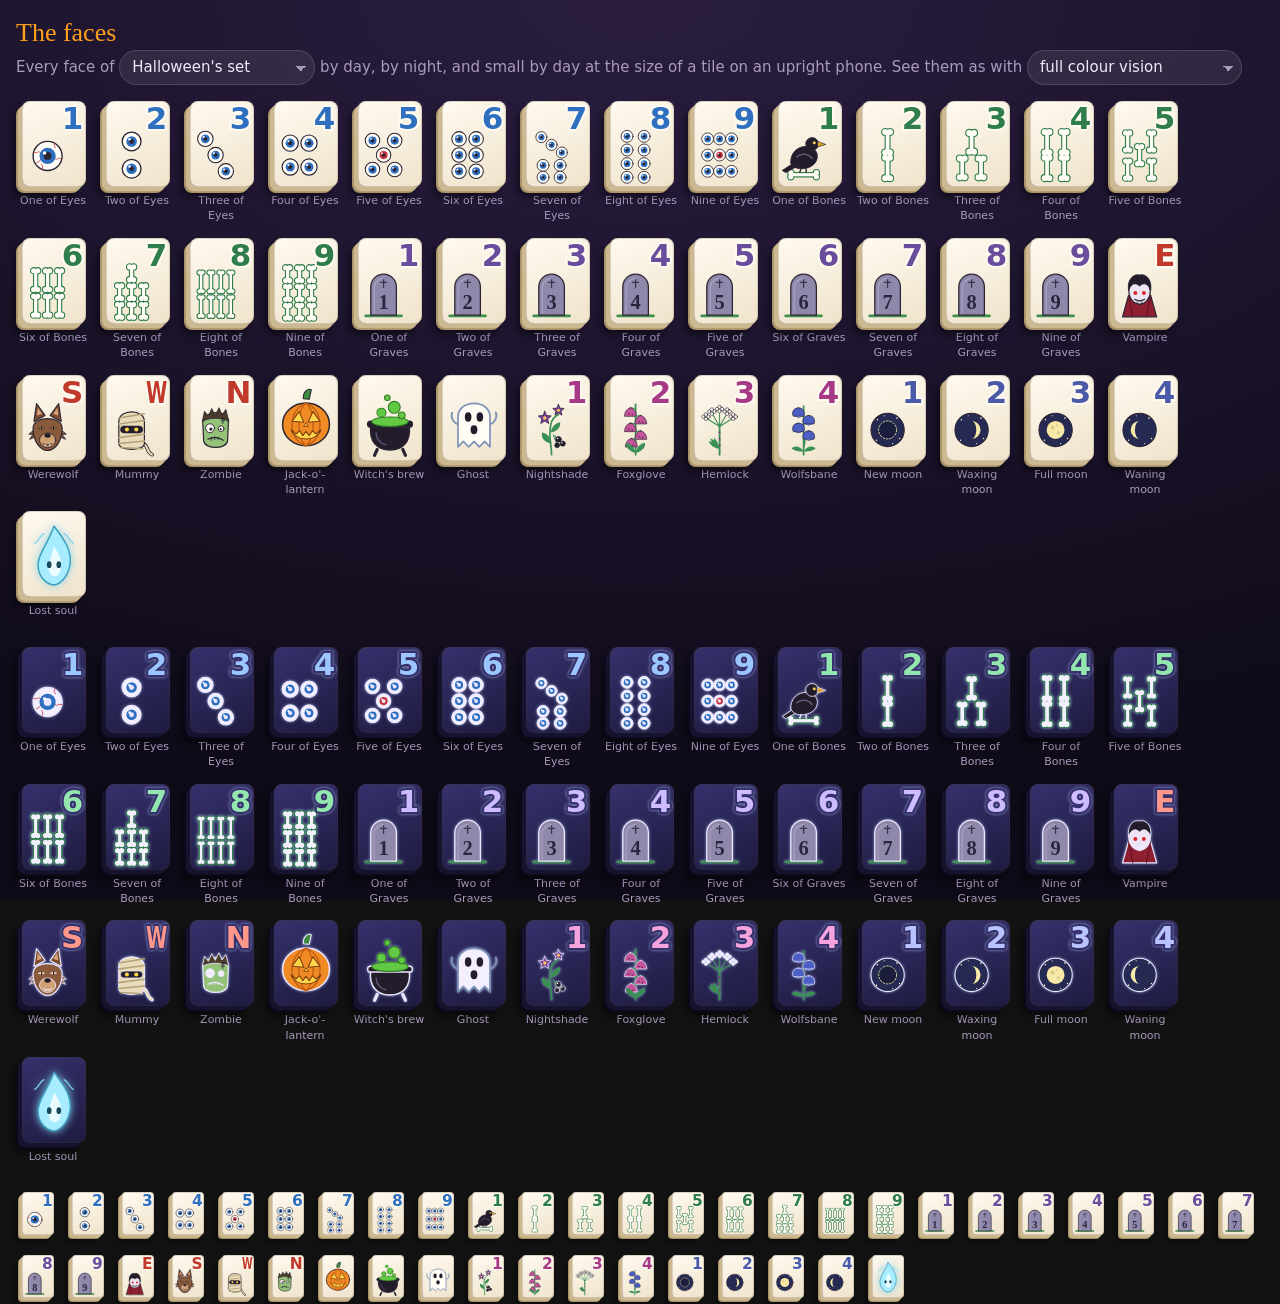
==== commit 7b07df8c: "Give Valentine's Day its own tiles, music and sounds Valentine's boards now wear a set of faces of t" ====
--- a/faces.html
+++ b/faces.html
@@ -24,6 +24,7 @@
       <option value="christmas">Christmas's set</option>
       <option value="new-year">New Year's set</option>
       <option value="groundhog">Groundhog Day's set</option>
+      <option value="valentines">Valentine's Day's set</option>
     </select> by day, by night, and small by day at the size of a tile on an upright phone.
     <label>See them as with <select id="vision">
       <option value="">full colour vision</option>
--- a/css/game.css
+++ b/css/game.css
@@ -365,6 +365,13 @@
   --index-gh-monster: #2e6b47;
   --index-gh-flower: #7a3fb0;
   --index-gh-moon: #b8233f;
+  /* Valentine's: the hearts' red, the arrows' gold, the envelopes' violet, the animals' fur, the leaves' green and the candies' mint. */
+  --index-vl-eyes: #c8123f;
+  --index-vl-bones: #a86a00;
+  --index-vl-graves: #6a3fb0;
+  --index-vl-monster: #7a4a1e;
+  --index-vl-flower: #2e8a3e;
+  --index-vl-moon: #1d7f8c;
   position: absolute;
   width: calc(var(--tile-w) - var(--gap));
   height: calc(var(--tile-h) - var(--gap));
@@ -397,6 +404,14 @@
   outline-offset: 1px;
 }
 
+/* The badges a twist puts on a tile, a crown, a coin, a price tag and the
+   rest, sit at its top left, 14% in from its edge: the top right is its
+   number's, the corner no stack beside it ever covers, and a layer lifts a
+   tile less than 14% of its width, 13% at the most, on tiles 23px wide, so
+   a stack one layer taller on its left leaves them showing. The counts,
+   the sparkler's, the milk's and the ice's, too wide to sit beside the
+   number, sit under it, at the right. */
+
 /* On the crown, a lord is gilded and wears a crown: free wherever he is. */
 .tile.lord {
   --face-1: #fff7da;
@@ -409,7 +424,7 @@
   content: '👑';
   position: absolute;
   top: -11%;
-  right: -10%;
+  left: 14%;
   font-size: calc(var(--tile-w) * 0.4);
   line-height: 1;
   filter: drop-shadow(0 1px 1px rgba(0, 0, 0, 0.55));
@@ -429,7 +444,7 @@
   content: '🎶';
   position: absolute;
   top: -10%;
-  right: -10%;
+  left: 14%;
   font-size: calc(var(--tile-w) * 0.38);
   line-height: 1;
   filter: drop-shadow(0 1px 1px rgba(0, 0, 0, 0.55));
@@ -446,7 +461,7 @@
   content: '🚀';
   position: absolute;
   top: -10%;
-  right: -10%;
+  left: 14%;
   font-size: calc(var(--tile-w) * 0.38);
   line-height: 1;
   filter: drop-shadow(0 1px 1px rgba(0, 0, 0, 0.55));
@@ -539,10 +554,11 @@
 }
 
 /* On New Year's 2, the two glasses of champagne stand along the 2, each at
-   the top right of its place, as badges do, so that the tile under it
-   still shows, and glide on a place at a time; when they meet they clink,
-   tilting together, and stay so. The tiles still in their way are ringed
-   in champagne gold, not filled with it, so as not to look chosen. */
+   the top left of its place, as badges do, so that the tile under it and
+   its number still show, and glide on a place at a time; when they meet
+   they clink, tilting together, and stay so. The tiles still in their way
+   are ringed in champagne gold, not filled with it, so as not to look
+   chosen. */
 .glass {
   position: absolute;
   left: 0;
@@ -601,14 +617,14 @@
   pointer-events: none;
 }
 
-/* On New Year's Day, a sweet carries its treat, 🍩 or another, in the
-   corner where badges go; through January, while the resolution holds, it
+/* On New Year's Day, a sweet carries its treat, 🍩 or another, at the top
+   left, where badges go; through January, while the resolution holds, it
    is tinted a frosting pink, tempting, and after, a tile like any other. */
 .tile.sweet::after {
   content: attr(data-sweet);
   position: absolute;
   top: -12%;
-  right: -10%;
+  left: 14%;
   font-size: calc(var(--tile-w) * 0.42);
   line-height: 1;
   filter: drop-shadow(0 1px 1px rgba(0, 0, 0, 0.55));
@@ -677,7 +693,7 @@
   content: '🪙';
   position: absolute;
   top: -12%;
-  right: -10%;
+  left: 14%;
   font-size: calc(var(--tile-w) * 0.42);
   line-height: 1;
   filter: drop-shadow(0 0 4px rgba(255, 213, 74, 0.9));
@@ -690,7 +706,7 @@
   content: '🎈';
   position: absolute;
   top: -14%;
-  right: -10%;
+  left: 14%;
   font-size: calc(var(--tile-w) * 0.42);
   line-height: 1;
   filter: drop-shadow(0 1px 1px rgba(0, 0, 0, 0.55));
@@ -758,6 +774,12 @@
   --index-gh-monster: #93e6b0;
   --index-gh-flower: #d9a6ff;
   --index-gh-moon: #ff9aae;
+  --index-vl-eyes: #ff8fa8;
+  --index-vl-bones: #ffc86b;
+  --index-vl-graves: #cfb0ff;
+  --index-vl-monster: #f0c08a;
+  --index-vl-flower: #93e6a8;
+  --index-vl-moon: #8fe3f0;
 }
 
 .tile.night svg {
@@ -769,8 +791,9 @@
 }
 
 /* Christmas's lost soul is a lump of coal, glowing as an ember does; New
-   Year's is a sleepyhead, glowing a dreamy lilac; and Groundhog Day's is
-   the groundhog's shadow, glowing the pale blue of snow at dusk. */
+   Year's is a sleepyhead, glowing a dreamy lilac; Groundhog Day's is the
+   groundhog's shadow, glowing the pale blue of snow at dusk; and
+   Valentine's is a broken heart, glowing a tender pink. */
 [data-faces='christmas'] .tile.soul svg {
   filter: drop-shadow(0 0 4px rgba(255, 128, 48, 0.9));
 }
@@ -781,6 +804,10 @@
 
 [data-faces='groundhog'] .tile.soul svg {
   filter: drop-shadow(0 0 4px rgba(176, 196, 232, 0.95));
+}
+
+[data-faces='valentines'] .tile.soul svg {
+  filter: drop-shadow(0 0 4px rgba(255, 120, 160, 0.95));
 }
 
 .tile.selected {
@@ -870,7 +897,7 @@
 .tile[data-confetti]::after {
   position: absolute;
   top: -8%;
-  right: -6%;
+  left: 14%;
   font: 900 calc(var(--tile-w) * 0.34) / 1 system-ui, -apple-system, sans-serif;
   text-shadow:
     0 0 2px #fff,
@@ -906,7 +933,7 @@
   content: '🎇';
   position: absolute;
   top: -12%;
-  right: -12%;
+  left: 14%;
   font-size: calc(var(--tile-w) * 0.38);
   line-height: 1;
   filter: grayscale(1) opacity(0.6);
@@ -915,7 +942,8 @@
 
 .tile.sparkler.burning::before {
   content: '🎇' attr(data-burn);
-  top: 3%;
+  top: 36%;
+  left: auto;
   right: 4%;
   padding: 0.1em 0.22em 0.1em 0.08em;
   border-radius: 9px;
@@ -949,7 +977,7 @@
 .tile.pail::before {
   content: '🥛' attr(data-fresh);
   position: absolute;
-  top: 3%;
+  top: 36%;
   right: 4%;
   padding: 0.1em 0.22em 0.1em 0.08em;
   border-radius: 9px;
@@ -974,7 +1002,7 @@
   content: '🐣';
   position: absolute;
   top: -10%;
-  right: -14%;
+  left: 14%;
   font-size: calc(var(--tile-w) * 0.42);
   line-height: 1;
   filter: drop-shadow(0 1px 1px rgba(0, 0, 0, 0.55));
@@ -1060,7 +1088,7 @@
 .tile.unlocked::after {
   content: '🗝️';
   position: absolute;
-  right: -4px;
+  left: 14%;
   top: -6px;
   font-size: calc(var(--tile-w) * 0.3);
 }
@@ -1137,7 +1165,7 @@
   content: '';
   position: absolute;
   top: 4%;
-  right: 5%;
+  left: 14%;
   width: 30%;
   height: 15%;
   border-radius: 2px 7px 7px 2px;
@@ -1153,7 +1181,7 @@
   content: '';
   position: absolute;
   top: 5%;
-  right: 6%;
+  left: 14%;
   width: 28%;
   height: 20%;
   clip-path: polygon(0 0, 100% 50%, 0 100%);
@@ -1173,7 +1201,7 @@
   content: '%';
   position: absolute;
   top: 3%;
-  right: 4%;
+  left: 14%;
   min-width: 36%;
   padding: 0.1em 0.12em 0.1em 0.2em;
   border-radius: 3px 9px 9px 3px;
@@ -1186,7 +1214,7 @@
 }
 
 /* The Frozen twist: ice over a tile that can't be taken until it thaws.
-   Its face shows through, with the matches still to make in its corner;
+   Its face shows through, with the matches still to make under its number;
    the ice fades away as the tile thaws, and comes back with an undo. */
 .tile .ice {
   position: absolute;
@@ -1209,7 +1237,7 @@
 
 .tile .ice b {
   position: absolute;
-  top: 3%;
+  top: 36%;
   right: 4%;
   min-width: 1.35em;
   padding: 0.12em 0.2em;
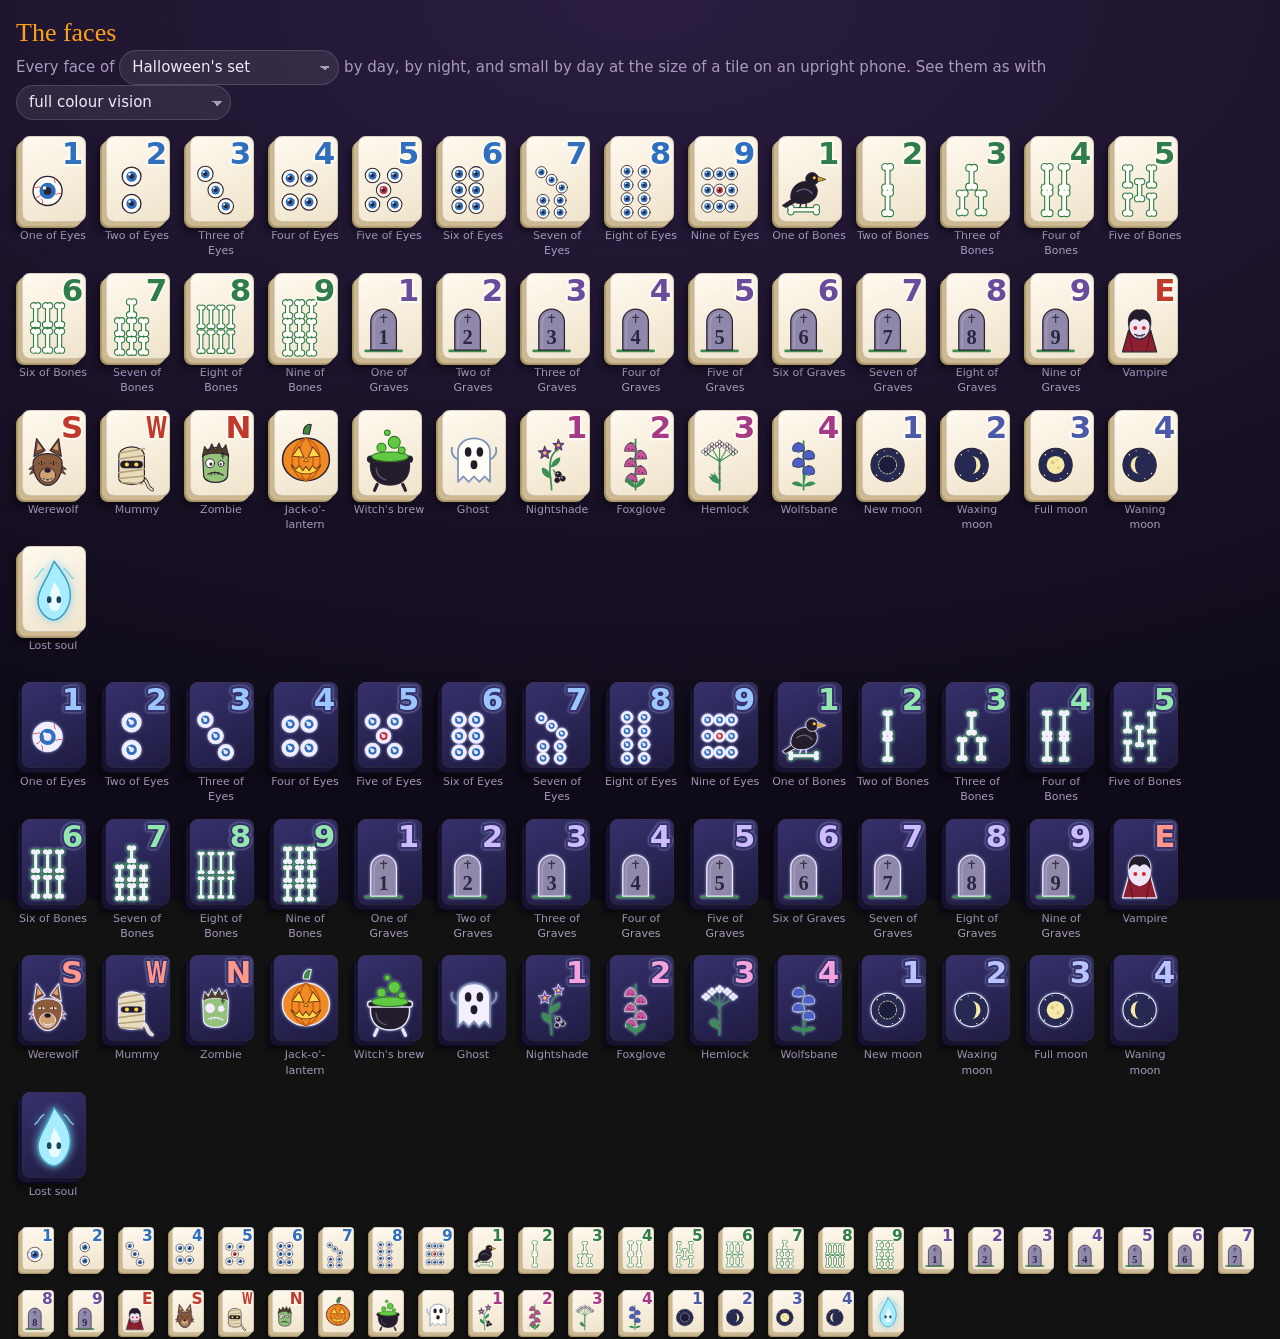
==== commit db1da533: "Draw the Start of Spring's own tiles The same 43 faces as Halloween's, matching just as those do, dr" ====
--- a/faces.html
+++ b/faces.html
@@ -25,6 +25,9 @@
       <option value="new-year">New Year's set</option>
       <option value="groundhog">Groundhog Day's set</option>
       <option value="valentines">Valentine's Day's set</option>
+      <option value="spring">The Start of Spring's set</option>
+      <option value="showers">April Showers' set</option>
+      <option value="turtle">The turtle's set</option>
     </select> by day, by night, and small by day at the size of a tile on an upright phone.
     <label>See them as with <select id="vision">
       <option value="">full colour vision</option>
--- a/css/game.css
+++ b/css/game.css
@@ -106,7 +106,8 @@
    it, ticked as it is crossed off, and the matches left before checkout.
    Beside the score on a wide screen, in a row of its own on a phone. */
 #list,
-#deals {
+#deals,
+#song {
   --tile-w: 20px;
   --tile-h: 27px;
   --lift: 2px;
@@ -123,49 +124,58 @@
 }
 
 #list[hidden],
-#deals[hidden] {
+#deals[hidden],
+#song[hidden] {
   display: none;
 }
 
 #list .icon,
-#deals .icon {
+#deals .icon,
+#song .icon {
   font-size: 18px;
 }
 
 #list .label,
 #deals .label,
+#song .label,
 #list .checkout,
-#deals .checkout {
+#deals .checkout,
+#song .checkout {
   color: var(--muted);
   font-size: 13px;
   font-weight: 500;
 }
 
 #list .things,
-#deals .things {
+#deals .things,
+#song .things {
   display: flex;
   gap: 5px;
 }
 
 #list:not([hidden]) ~ .status,
-#deals:not([hidden]) ~ .status {
+#deals:not([hidden]) ~ .status,
+#song:not([hidden]) ~ .status {
   margin-left: 0;
 }
 
 #list .tile,
-#deals .tile {
+#deals .tile,
+#song .tile {
   position: relative;
   flex: none;
   cursor: inherit;
 }
 
 #list .tile.done svg,
-#deals .tile.done svg {
+#deals .tile.done svg,
+#song .tile.done svg {
   opacity: 0.35;
 }
 
 #list .tile.done::after,
-#deals .tile.done::after {
+#deals .tile.done::after,
+#song .tile.done::after {
   content: '✓';
   position: absolute;
   inset: 0;
@@ -177,8 +187,20 @@
 }
 
 #list .checkout,
-#deals .checkout {
+#deals .checkout,
+#song .checkout {
   font-variant-numeric: tabular-nums;
+}
+
+/* The robin's next note to sing back, on the first robin: ringed in her
+   red. */
+#song .tile.next::before {
+  content: '';
+  position: absolute;
+  inset: -2px;
+  border-radius: 5px;
+  box-shadow: 0 0 0 2px #e2622f, 0 0 6px rgba(226, 98, 47, 0.7);
+  pointer-events: none;
 }
 
 /* A doorbuster another shopper grabbed: crossed out. */
@@ -372,6 +394,27 @@
   --index-vl-monster: #7a4a1e;
   --index-vl-flower: #2e8a3e;
   --index-vl-moon: #1d7f8c;
+  /* April Showers': the raindrops' blue, the umbrellas' teal, the seed packets' ink, the frog's green, the lilac's purple and the monarch's orange. */
+  --index-sh-eyes: #1f63b5;
+  --index-sh-bones: #0c7a6f;
+  --index-sh-graves: #8a4f16;
+  --index-sh-monster: #3b7d2a;
+  --index-sh-flower: #7a3fb0;
+  --index-sh-moon: #c2500e;
+  /* The turtle's: the lily pads' green, the cattails' brown, the shells' olive, the turtles' sea green, the lotus's pink and the pond shells' slate. */
+  --index-tt-eyes: #2f7a33;
+  --index-tt-bones: #7a4a24;
+  --index-tt-graves: #6a5a22;
+  --index-tt-monster: #2f6a5e;
+  --index-tt-flower: #c2407a;
+  --index-tt-moon: #45577a;
+  /* The Start of Spring's: the robin's eggs' blue, the shoots' green, the kites' red, the winds' slate, the hyacinth's violet and dusk's orange. */
+  --index-sp-eyes: #1f78ad;
+  --index-sp-bones: #2e8a3a;
+  --index-sp-graves: #c0392b;
+  --index-sp-monster: #4a6283;
+  --index-sp-flower: #6b4fc8;
+  --index-sp-moon: #c8611c;
   position: absolute;
   width: calc(var(--tile-w) - var(--gap));
   height: calc(var(--tile-h) - var(--gap));
@@ -617,6 +660,892 @@
   pointer-events: none;
 }
 
+/* On April Showers' umbrella, each raindrop still running sits at the top
+   left of its place, as badges do, so that the tile under it and its number
+   still show: on the tile at the top there, or fainter on the table where
+   its tiles are all taken. It glides a place down its rib with every match.
+   One just landed falls onto the peak; one caught splashes; and one past
+   the rim drips off and falls away. The tiles still in a drop's way are
+   ringed in rain blue, not filled with it, so as not to look chosen. */
+.raindrop {
+  position: absolute;
+  left: 0;
+  top: 0;
+  width: calc(var(--tile-w) * 0.36);
+  height: calc(var(--tile-w) * 0.48);
+  z-index: 99999;
+  pointer-events: none;
+  transition: transform 0.45s ease-in;
+  filter: drop-shadow(0 1px 1.5px rgba(0, 0, 0, 0.55));
+}
+
+.raindrop svg {
+  display: block;
+  width: 100%;
+  height: 100%;
+  overflow: visible;
+  transform-origin: 50% 100%;
+}
+
+.raindrop.bare {
+  opacity: 0.55;
+}
+
+.raindrop.landing svg {
+  animation: rain-land 0.5s ease-in;
+}
+
+.raindrop.caught svg {
+  animation: rain-splash 0.5s ease-out forwards;
+}
+
+.raindrop.dripping svg {
+  animation: rain-drip 0.7s ease-in forwards;
+}
+
+@keyframes rain-land {
+  0% {
+    transform: translateY(calc(var(--tile-w) * -1.2));
+    opacity: 0;
+  }
+  70% {
+    transform: translateY(0) scaleY(1.1);
+    opacity: 1;
+  }
+  85% {
+    transform: scale(1.15, 0.85);
+  }
+  100% {
+    transform: none;
+  }
+}
+
+@keyframes rain-splash {
+  0% {
+    transform: none;
+    opacity: 1;
+  }
+  40% {
+    transform: scale(1.5, 0.6);
+    opacity: 0.9;
+  }
+  100% {
+    transform: scale(2.2, 0.2);
+    opacity: 0;
+  }
+}
+
+@keyframes rain-drip {
+  0% {
+    transform: none;
+    opacity: 1;
+  }
+  25% {
+    transform: scaleY(1.15);
+  }
+  100% {
+    transform: translateY(calc(var(--tile-w) * 1.4)) scale(0.8);
+    opacity: 0;
+  }
+}
+
+/* On April Showers' rain boots, the puddle's tiles, the splash zone, are
+   tinged the blue of rainwater, a little deeper than the lake's; with each
+   splash they ripple, outward from where the pair was taken. */
+.tile.puddle {
+  --face-1: #eef7fd;
+  --face-2: #c9e3f5;
+  --edge: #94bfdc;
+  --edge-deep: #6f9cbd;
+}
+
+.tile.ripple {
+  animation: ripple 0.55s ease-out;
+}
+
+@keyframes ripple {
+  30% {
+    transform: translateY(calc(var(--tile-w) * -0.06));
+    filter: brightness(1.12);
+  }
+  60% {
+    transform: translateY(calc(var(--tile-w) * 0.03));
+  }
+}
+
+/* On April Showers' seed tray, the soil is a pale brown inside the tray's
+   clay rim, and the sprouts a pale green, each seedling deeper than its
+   leaves. A seedling carries a
+   sprout at its top left, where badges go, with the waterings it still
+   needs; it drinks as it is watered, and once it blooms, it carries a
+   tulip, opening as it blooms. */
+.tile[data-plot='soil'] {
+  --face-1: #fbf5ec;
+  --face-2: #e9d8c0;
+  --edge: #c9ad8a;
+  --edge-deep: #a2825d;
+}
+
+.tile[data-plot='rim'] {
+  --face-1: #fbeee6;
+  --face-2: #e8b99e;
+  --edge: #c98a68;
+  --edge-deep: #a2603f;
+}
+
+.tile[data-plot='leaf'] {
+  --face-1: #f2fbec;
+  --face-2: #d2ecc4;
+  --edge: #9fca8b;
+  --edge-deep: #77a663;
+}
+
+.tile[data-plot='seedling'] {
+  --face-1: #e6f7da;
+  --face-2: #b4e19b;
+  --edge: #84bb69;
+  --edge-deep: #5e9645;
+}
+
+.tile.sprouting::after,
+.tile.blossom::after {
+  position: absolute;
+  top: -12%;
+  left: 6%;
+  padding: 0.1em 0.24em 0.1em 0.08em;
+  border-radius: 9px;
+  background: #fff;
+  font: 800 max(10px, calc(var(--tile-w) * 0.28)) / 1 system-ui, -apple-system, sans-serif;
+  white-space: nowrap;
+  pointer-events: none;
+}
+
+.tile.sprouting::after {
+  content: '🌱' attr(data-thirst);
+  box-shadow:
+    0 0 5px rgba(70, 150, 60, 0.75),
+    inset 0 0 0 1px #8fc77a;
+  color: #2f6b21;
+}
+
+.tile.blossom::after {
+  content: '🌷';
+  box-shadow:
+    0 0 6px rgba(230, 80, 130, 0.85),
+    inset 0 0 0 1px #e98fb0;
+}
+
+.tile.drinking::after {
+  animation: drink 0.5s ease-out;
+}
+
+@keyframes drink {
+  40% {
+    transform: scale(1.25) translateY(-8%);
+  }
+}
+
+/* On April Showers' flower bed, each tulip's head is its colour, red,
+   yellow, pink or violet, its top deeper; the leaves are green and the
+   soil a pale brown. The bee sits at the top left of the tulip she's on,
+   flying from tulip to tulip, and the tulip she flies to next is ringed in
+   honey gold, not filled with it, so as not to look chosen. */
+.tile[data-flower='red'] {
+  --face-1: #ffecea;
+  --face-2: #f5bdb6;
+}
+
+.tile[data-flower='yellow'] {
+  --face-1: #fffbe4;
+  --face-2: #f2e29c;
+}
+
+.tile[data-flower='pink'] {
+  --face-1: #fff0f6;
+  --face-2: #f5c6db;
+}
+
+.tile[data-flower='violet'] {
+  --face-1: #f6efff;
+  --face-2: #dacbf3;
+}
+
+.tile[data-flower='leaf'] {
+  --face-1: #f2fbec;
+  --face-2: #d2ecc4;
+}
+
+.tile[data-flower='soil'] {
+  --face-1: #fbf5ec;
+  --face-2: #e9d8c0;
+}
+
+
+/* On the Start of Spring's first board, in like a lion, his mane is a
+   golden brown, his ears deeper, his face a pale tawny, his muzzle cream,
+   his eyes dark and his nose a dusky pink. */
+.tile[data-look='mane'] {
+  --face-1: #fbe3b8;
+  --face-2: #d08a3a;
+}
+
+.tile[data-look='ears'] {
+  --face-1: #f6dcb5;
+  --face-2: #b6722d;
+}
+
+.tile[data-look='face'] {
+  --face-1: #fff3da;
+  --face-2: #eec888;
+}
+
+.tile[data-look='eyes'] {
+  --face-1: #f2ede6;
+  --face-2: #7a5e44;
+}
+
+.tile[data-look='muzzle'] {
+  --face-1: #fffbf3;
+  --face-2: #f2e1c4;
+}
+
+.tile[data-look='nose'] {
+  --face-1: #f7dcd5;
+  --face-2: #b5645a;
+}
+
+/* On the Start of Spring's thaw, the snowman's snow is a cold white, his
+   hat and his coal near black, his arms twigs, his nose a carrot, his
+   scarf red, and the puddle and slush round his foot water blue. A tile a
+   snowball has snowed in is frosted over, a cap of snow on its top, and
+   carries a snowflake and the matches until its snow melts (❄️3). */
+.tile[data-look='snow'] {
+  --face-1: #ffffff;
+  --face-2: #dce8f5;
+}
+
+.tile[data-look='hat'] {
+  --face-1: #e4e1ea;
+  --face-2: #4a4656;
+}
+
+.tile[data-look='twig'] {
+  --face-1: #f3e4d2;
+  --face-2: #9a6a42;
+}
+
+.tile[data-look='puddle'] {
+  --face-1: #e8f5fc;
+  --face-2: #a9d2ea;
+}
+
+.tile[data-look='coal'] {
+  --face-1: #dddae2;
+  --face-2: #45424e;
+}
+
+.tile[data-look='carrot'] {
+  --face-1: #fff0dc;
+  --face-2: #f0902e;
+}
+
+.tile[data-look='scarf'] {
+  --face-1: #ffe8e6;
+  --face-2: #da4a40;
+}
+
+.tile.snowed::before {
+  content: '';
+  position: absolute;
+  inset: 0;
+  border-radius: inherit;
+  background:
+    radial-gradient(120% 40% at 50% 0%, rgba(255, 255, 255, 0.95) 60%, transparent 62%),
+    linear-gradient(rgba(245, 250, 255, 0.55), rgba(225, 238, 252, 0.45));
+  box-shadow: inset 0 0 0 calc(var(--tile-w) * 0.04) #bcd6f0;
+  pointer-events: none;
+}
+
+.tile.snowed::after {
+  content: '❄️' attr(data-melt);
+  position: absolute;
+  top: -12%;
+  left: 6%;
+  padding: 0.1em 0.24em 0.1em 0.08em;
+  border-radius: 9px;
+  background: #fff;
+  box-shadow:
+    0 0 5px rgba(120, 170, 220, 0.75),
+    inset 0 0 0 1px #a9c8e8;
+  color: #2f5f8f;
+  font: 800 max(10px, calc(var(--tile-w) * 0.28)) / 1 system-ui, -apple-system, sans-serif;
+  white-space: nowrap;
+  pointer-events: none;
+}
+
+/* On the Start of Spring's first robin, the notes of her song are a sky
+   blue, her beak yellow, her head near black with a white eye, her breast a
+   brick red and her belly white, her back and wing grey-brown and her tail
+   darker, and the fence post and its rails weathered wood, in the new
+   grass. A tile of her next note is ringed in her red, and carries a note,
+   to be sung back. */
+.tile[data-look='notes'] {
+  --face-1: #eef6ff;
+  --face-2: #9cc2ea;
+}
+
+.tile[data-look='beak'] {
+  --face-1: #fff4cc;
+  --face-2: #e8ac22;
+}
+
+.tile[data-look='head'] {
+  --face-1: #e2ded9;
+  --face-2: #3f3834;
+}
+
+.tile[data-look='eye'] {
+  --face-1: #ffffff;
+  --face-2: #2b2522;
+}
+
+.tile[data-look='breast'] {
+  --face-1: #ffe2d0;
+  --face-2: #e05a2c;
+}
+
+.tile[data-look='belly'] {
+  --face-1: #fffdf9;
+  --face-2: #e9e1d8;
+}
+
+.tile[data-look='back'] {
+  --face-1: #efe7de;
+  --face-2: #8c7663;
+}
+
+.tile[data-look='wing'] {
+  --face-1: #ebe2d8;
+  --face-2: #735e4c;
+}
+
+.tile[data-look='tail'] {
+  --face-1: #dcd6d0;
+  --face-2: #4a413b;
+}
+
+.tile[data-look='post'] {
+  --face-1: #f4e7d6;
+  --face-2: #8f6a48;
+}
+
+.tile[data-look='rails'] {
+  --face-1: #f6ecdf;
+  --face-2: #b08a62;
+}
+
+.tile[data-look='grass'] {
+  --face-1: #eef8e0;
+  --face-2: #79ab47;
+}
+
+.tile.note-next::before {
+  content: '';
+  position: absolute;
+  inset: 0;
+  border-radius: inherit;
+  box-shadow:
+    inset 0 0 0 calc(var(--tile-w) * 0.05) #e2622f,
+    inset 0 0 calc(var(--tile-w) * 0.16) rgba(226, 98, 47, 0.55);
+  pointer-events: none;
+}
+
+.tile.note-next::after {
+  content: '♪';
+  position: absolute;
+  top: -12%;
+  left: 6%;
+  padding: 0.08em 0.3em;
+  border-radius: 9px;
+  background: #fff;
+  box-shadow:
+    0 0 5px rgba(226, 98, 47, 0.7),
+    inset 0 0 0 1px #f0a27e;
+  color: #c8461c;
+  font: 800 max(10px, calc(var(--tile-w) * 0.3)) / 1 system-ui, -apple-system, sans-serif;
+  pointer-events: none;
+}
+
+/* On the Start of Spring's kite, its four sails are red, yellow, blue and
+   green, round its spars, which are a light wood; the string of its tail
+   and its line are white, and the ribbons tied on its tail pink. A tile on
+   the edge the March wind blows on is loose, the side the wind blows on
+   streaked with a gust of sky blue. */
+.tile[data-look='sail-red'] {
+  --face-1: #ffe6e2;
+  --face-2: #e2563f;
+}
+
+.tile[data-look='sail-yellow'] {
+  --face-1: #fffbdc;
+  --face-2: #ecc432;
+}
+
+.tile[data-look='sail-blue'] {
+  --face-1: #e6f0ff;
+  --face-2: #4d8bd8;
+}
+
+.tile[data-look='sail-green'] {
+  --face-1: #e9f9e8;
+  --face-2: #4cab5f;
+}
+
+.tile[data-look='spar'] {
+  --face-1: #f6e9d6;
+  --face-2: #a5784a;
+}
+
+.tile[data-look='string'] {
+  --face-1: #fcfcf9;
+  --face-2: #cdc9bf;
+}
+
+.tile[data-look='ribbon'] {
+  --face-1: #fff0f6;
+  --face-2: #e0609a;
+}
+
+.tile[data-look='line'] {
+  --face-1: #fcfcf9;
+  --face-2: #b9b5aa;
+}
+
+.tile.windswept::before {
+  content: '';
+  position: absolute;
+  inset: 0;
+  border-radius: inherit;
+  box-shadow: inset 0 0 0 calc(var(--tile-w) * 0.035) rgba(110, 175, 240, 0.75);
+  pointer-events: none;
+}
+
+.tile.windswept[data-wind='east']::before {
+  background: linear-gradient(to left, rgba(165, 212, 255, 0.85), rgba(165, 212, 255, 0) 55%);
+}
+
+.tile.windswept[data-wind='west']::before {
+  background: linear-gradient(to right, rgba(165, 212, 255, 0.85), rgba(165, 212, 255, 0) 55%);
+}
+
+.tile.windswept[data-wind='north']::before {
+  background: linear-gradient(to bottom, rgba(165, 212, 255, 0.85), rgba(165, 212, 255, 0) 55%);
+}
+
+.tile.windswept[data-wind='south']::before {
+  background: linear-gradient(to top, rgba(165, 212, 255, 0.85), rgba(165, 212, 255, 0) 55%);
+}
+
+/* On the Start of Spring's luck of the Irish, the shamrock's leaves are a
+   deep green, lighter where they're raised highest, and its stem darker. A
+   tile a four-leaf clover shows on glows a lucky gold and carries the
+   clover, with the matches it keeps for, its glow fading at the last two. */
+.tile[data-look='shamrock'] {
+  --face-1: #eaf8e4;
+  --face-2: #3f9a4a;
+}
+
+.tile[data-look='shamrock-light'] {
+  --face-1: #f3fcee;
+  --face-2: #7cc56f;
+}
+
+.tile[data-look='stem'] {
+  --face-1: #e8f2df;
+  --face-2: #3c7232;
+}
+
+.tile.clover::before {
+  content: '';
+  position: absolute;
+  inset: 0;
+  border-radius: inherit;
+  box-shadow:
+    inset 0 0 0 calc(var(--tile-w) * 0.05) #d7b23a,
+    inset 0 0 calc(var(--tile-w) * 0.2) rgba(240, 205, 80, 0.6);
+  pointer-events: none;
+}
+
+.tile.clover.wilting::before {
+  box-shadow: inset 0 0 0 calc(var(--tile-w) * 0.04) rgba(215, 178, 58, 0.6);
+}
+
+.tile.clover::after {
+  content: '🍀' attr(data-luck);
+  position: absolute;
+  top: -12%;
+  left: 6%;
+  padding: 0.1em 0.24em 0.1em 0.08em;
+  border-radius: 9px;
+  background: #fff;
+  box-shadow:
+    0 0 5px rgba(80, 170, 80, 0.75),
+    inset 0 0 0 1px #9fd39a;
+  color: #2c7a34;
+  font: 800 max(10px, calc(var(--tile-w) * 0.28)) / 1 system-ui, -apple-system, sans-serif;
+  white-space: nowrap;
+  pointer-events: none;
+}
+
+/* On the Start of Spring's spring cleaning, the curtain rod is wood, the
+   window's frame and sill a fresh white, its panes, open to the sky, a
+   pale blue, its curtains a soft pink, and the window box terracotta with a
+   yellow flower in it. The row to sweep next is marked, each tile of it
+   ringed and underlined in a broom's gold. */
+.tile[data-look='rod'] {
+  --face-1: #f6e9d5;
+  --face-2: #a57648;
+}
+
+.tile[data-look='frame'] {
+  --face-1: #ffffff;
+  --face-2: #d8dce2;
+}
+
+.tile[data-look='pane'] {
+  --face-1: #eaf5ff;
+  --face-2: #9dc8ee;
+}
+
+.tile[data-look='curtain'] {
+  --face-1: #fff2f6;
+  --face-2: #e8a2bc;
+}
+
+.tile[data-look='sill'] {
+  --face-1: #fdfdfb;
+  --face-2: #ced2d8;
+}
+
+.tile[data-look='box'] {
+  --face-1: #fbe8de;
+  --face-2: #c8714d;
+}
+
+.tile[data-look='flowers'] {
+  --face-1: #fff8d6;
+  --face-2: #efc547;
+}
+
+.tile.sweep-next::before {
+  content: '';
+  position: absolute;
+  inset: 0;
+  border-radius: inherit;
+  box-shadow:
+    inset 0 0 0 calc(var(--tile-w) * 0.045) #f0b929,
+    inset 0 calc(var(--tile-w) * -0.1) 0 #f0b929,
+    inset 0 0 calc(var(--tile-w) * 0.18) rgba(245, 200, 70, 0.55);
+  pointer-events: none;
+}
+
+/* On the Start of Spring's day and night, the scales' post down the
+   middle is a warm brass; its beam, pans and base are gold on the day side,
+   on the left, and silver on the night side, on the right; the sun and its
+   rays a golden yellow, and the moon and its stars a cool, pale blue. */
+.tile[data-look='pillar'] {
+  --face-1: #fbf3e2;
+  --face-2: #c69a4c;
+}
+
+.tile[data-look='scale-day'] {
+  --face-1: #fff6dc;
+  --face-2: #dcab3f;
+}
+
+.tile[data-look='scale-night'] {
+  --face-1: #eef1f8;
+  --face-2: #9aa6c0;
+}
+
+.tile[data-look='sun'] {
+  --face-1: #fff8d2;
+  --face-2: #f2b42c;
+}
+
+.tile[data-look='ray'] {
+  --face-1: #fffbe0;
+  --face-2: #f6cf55;
+}
+
+.tile[data-look='moon'] {
+  --face-1: #e8edfa;
+  --face-2: #8494c3;
+}
+
+.tile[data-look='star'] {
+  --face-1: #f0f3fd;
+  --face-2: #a7b4df;
+}
+
+/* On the Start of Spring's out like a lamb, once March goes out like a
+   lamb and the tiles turn over to spring's side, the lamb comes into
+   colour: her fleece white, brightest where it's piled highest, her face a
+   warm cream, her ear pink, her hooves dark, and the meadow green with
+   yellow-hearted daisies. March's wild side is the night's, and keeps its
+   dark tiles (.tile.night, below). */
+.tile[data-look='fleece'] {
+  --face-1: #ffffff;
+  --face-2: #e6e0d3;
+}
+
+.tile[data-look='fleece-top'] {
+  --face-1: #ffffff;
+  --face-2: #f2eee6;
+}
+
+.tile[data-look='lamb-face'] {
+  --face-1: #fff4ec;
+  --face-2: #e2bfa9;
+}
+
+.tile[data-look='lamb-ear'] {
+  --face-1: #ffe9ee;
+  --face-2: #e6a5b3;
+}
+
+.tile[data-look='hoof'] {
+  --face-1: #ebe7e3;
+  --face-2: #6a5f57;
+}
+
+.tile[data-look='meadow'] {
+  --face-1: #eef9e3;
+  --face-2: #74ae48;
+}
+
+.tile[data-look='daisy'] {
+  --face-1: #fffef7;
+  --face-2: #f1d457;
+}
+
+/* On April Showers' May Day, once the tiles turn over to May's side, the
+   basket shows its colours: its handle and rim wicker, its body woven in
+   two shades, the bow tied on its handle ribbon pink, and the flowers
+   heaped in it lilac, pink, yellow and white, with green leaves. April's
+   side is the night's, and keeps its dark tiles (.tile.night, below). */
+.tile[data-look='handle'] {
+  --face-1: #f6e8d4;
+  --face-2: #d1a978;
+}
+
+.tile[data-look='rim'] {
+  --face-1: #f2dfc4;
+  --face-2: #b88a55;
+}
+
+.tile[data-look='weave'] {
+  --face-1: #f8ecda;
+  --face-2: #dfc196;
+}
+
+.tile[data-look='weave-2'] {
+  --face-1: #f1dcbc;
+  --face-2: #c79c62;
+}
+
+.tile[data-look='bow'] {
+  --face-1: #fff0f6;
+  --face-2: #f0a0c2;
+}
+
+.tile[data-look='lilac'] {
+  --face-1: #f7f0ff;
+  --face-2: #d2bbf3;
+}
+
+.tile[data-look='pink'] {
+  --face-1: #fff0f5;
+  --face-2: #f6bfd2;
+}
+
+.tile[data-look='yellow'] {
+  --face-1: #fffbe4;
+  --face-2: #f3df8e;
+}
+
+.tile[data-look='white'] {
+  --face-1: #ffffff;
+  --face-2: #ece8f3;
+}
+
+.tile[data-look='leaf'] {
+  --face-1: #f2fbec;
+  --face-2: #c4e3b2;
+}
+
+.bee {
+  position: absolute;
+  left: 0;
+  top: 0;
+  z-index: 99999;
+  font-size: calc(var(--tile-w) * 0.42);
+  line-height: 1;
+  pointer-events: none;
+  transition: transform 0.55s cubic-bezier(0.3, 1.4, 0.6, 1);
+  filter: drop-shadow(0 1px 1.5px rgba(0, 0, 0, 0.55));
+  animation: bee-hover 0.9s ease-in-out infinite alternate;
+}
+
+@keyframes bee-hover {
+  to {
+    translate: 0 calc(var(--tile-w) * -0.05);
+  }
+}
+
+.tile.bee-next::before {
+  content: '';
+  position: absolute;
+  inset: 0;
+  border-radius: inherit;
+  box-shadow:
+    inset 0 0 0 calc(var(--tile-w) * 0.05) #e0a91a,
+    inset 0 0 calc(var(--tile-w) * 0.16) rgba(240, 190, 40, 0.6);
+  pointer-events: none;
+}
+
+/* On April Showers' watering can, its body is painted a garden green, its
+   drops the blue of water, and its handle, spout and rose are bare
+   galvanised metal. */
+.tile[data-part='body'] {
+  --face-1: #effaf0;
+  --face-2: #c3e3c6;
+  --edge: #8fc196;
+  --edge-deep: #659a6d;
+}
+
+.tile[data-part='drops'] {
+  --face-1: #ecf6ff;
+  --face-2: #bcdcf6;
+  --edge: #8bb8de;
+  --edge-deep: #5f8fb9;
+}
+
+.tile[data-part='metal'] {
+  --face-1: #f6f7f8;
+  --face-2: #d8dde2;
+  --edge: #aab3bc;
+  --edge-deep: #808b96;
+}
+
+/* On April Showers' rainbow, each tile is tinted its band's colour, pale,
+   and the clouds' tiles a cool white. The band lit shines, its colour
+   deeper, and the band lit next is ringed in its colour, not filled with
+   it, so as not to look chosen. A colour caught makes the rest of its band
+   shimmer. The colours are told apart by more than colour: the top bar
+   names the band lit, and a screen reader says each tile's. */
+.tile[data-band='red'] {
+  --face-1: #ffebe8;
+  --face-2: #f7c6bf;
+  --band: #e0533f;
+}
+
+.tile[data-band='orange'] {
+  --face-1: #fff2e4;
+  --face-2: #f9d4ab;
+  --band: #ec8a23;
+}
+
+.tile[data-band='yellow'] {
+  --face-1: #fffbe2;
+  --face-2: #f3e49e;
+  --band: #d9b40f;
+}
+
+.tile[data-band='green'] {
+  --face-1: #effbe9;
+  --face-2: #c9e9b8;
+  --band: #4ea53a;
+}
+
+.tile[data-band='blue'] {
+  --face-1: #eaf3ff;
+  --face-2: #bfd7f5;
+  --band: #3a7fd6;
+}
+
+.tile[data-band='violet'] {
+  --face-1: #f5eeff;
+  --face-2: #d9c8f3;
+  --band: #8a5cd1;
+}
+
+.tile[data-band='cloud'] {
+  --face-1: #fcfdff;
+  --face-2: #e3e8ee;
+}
+
+.tile[data-band='red'].shining {
+  --face-1: #ffd8d1;
+  --face-2: #f19c8f;
+}
+
+.tile[data-band='orange'].shining {
+  --face-1: #ffe4c6;
+  --face-2: #f6bb7a;
+}
+
+.tile[data-band='yellow'].shining {
+  --face-1: #fff6c2;
+  --face-2: #edd45f;
+}
+
+.tile[data-band='green'].shining {
+  --face-1: #ddf6d0;
+  --face-2: #a8db8d;
+}
+
+.tile[data-band='blue'].shining {
+  --face-1: #d8e9ff;
+  --face-2: #97bcef;
+}
+
+.tile[data-band='violet'].shining {
+  --face-1: #ecdeff;
+  --face-2: #c1a6ec;
+}
+
+.tile.next-band::before {
+  content: '';
+  position: absolute;
+  inset: 0;
+  border-radius: inherit;
+  box-shadow: inset 0 0 0 calc(var(--tile-w) * 0.05) var(--band);
+  pointer-events: none;
+}
+
+.tile.shimmer {
+  animation: shimmer 0.6s ease-out;
+}
+
+@keyframes shimmer {
+  35% {
+    filter: brightness(1.18) saturate(1.3);
+    transform: translateY(calc(var(--tile-w) * -0.04));
+  }
+}
+
+.tile.rain-way::before {
+  content: '';
+  position: absolute;
+  inset: 0;
+  border-radius: inherit;
+  box-shadow:
+    inset 0 0 0 calc(var(--tile-w) * 0.05) #4ea6e3,
+    inset 0 0 calc(var(--tile-w) * 0.16) rgba(90, 170, 235, 0.6);
+  pointer-events: none;
+}
+
 /* On New Year's Day, a sweet carries its treat, 🍩 or another, at the top
    left, where badges go; through January, while the resolution holds, it
    is tinted a frosting pink, tempting, and after, a tile like any other. */
@@ -636,6 +1565,228 @@
   --face-2: #f6cde0;
   --edge: #d9a1b9;
   --edge-deep: #b07490;
+}
+
+/* On Valentine's pierced heart, a tile smitten by Cupid's arrow blushes
+   pink and carries a heart, with the matches until his next arrow, deeper
+   at the last two; struck, the heart beats. */
+.tile.smitten {
+  --face-1: #fff0f4;
+  --face-2: #ffd0de;
+  --edge: #e898b2;
+  --edge-deep: #c26a8a;
+}
+
+.tile.smitten::before {
+  content: '💘' attr(data-arrow);
+  position: absolute;
+  top: 36%;
+  right: 4%;
+  padding: 0.1em 0.22em 0.1em 0.08em;
+  border-radius: 9px;
+  background: #fff;
+  box-shadow:
+    0 0 6px rgba(255, 105, 150, 0.85),
+    inset 0 0 0 1px #f29bb6;
+  color: #a3123f;
+  font: 800 max(10px, calc(var(--tile-w) * 0.3)) / 1 system-ui, -apple-system, sans-serif;
+  white-space: nowrap;
+  pointer-events: none;
+}
+
+.tile.smitten.pining::before {
+  background: #ffd1de;
+  color: #8a0f35;
+}
+
+.tile.struck::before {
+  animation: heartbeat 0.9s ease-out;
+}
+
+/* On Valentine's envelope, a tile with half a sweet nothing on it carries
+   a candy heart at its top left, where badges go, its word pressed into it
+   in red, as on the candy hearts' own tiles, and in its message's pastel,
+   so that a message's two halves match. Held up close, it reads with ease.
+   The half still to take of a message begun blushes, its heart beating, to
+   be taken next. */
+.tile.candy::before {
+  content: attr(data-word);
+  position: absolute;
+  top: -13%;
+  left: 2%;
+  display: flex;
+  align-items: center;
+  justify-content: center;
+  box-sizing: border-box;
+  width: calc(var(--tile-w) * 0.68);
+  height: calc(var(--tile-w) * 0.52);
+  padding-bottom: calc(var(--tile-w) * 0.08);
+  background: center / 100% 100% no-repeat url("data:image/svg+xml,%3Csvg xmlns='http://www.w3.org/2000/svg' viewBox='0 0 104 104' preserveAspectRatio='none'%3E%3Cpath d='M2 27A25 25 0 0 1 52 27A25 25 0 0 1 102 27Q102 64.5 52 102Q2 64.5 2 27Z' fill='%23ffb8ca' stroke='%23d9668a' stroke-width='4'/%3E%3C/svg%3E");
+  color: #c8173f;
+  font: 900 max(6px, calc(var(--tile-w) * 0.165)) / 1 system-ui, -apple-system, sans-serif;
+  letter-spacing: -0.02em;
+  filter: drop-shadow(0 1px 1px rgba(0, 0, 0, 0.45));
+  pointer-events: none;
+}
+
+.tile.candy[data-message='1']::before {
+  background-image: url("data:image/svg+xml,%3Csvg xmlns='http://www.w3.org/2000/svg' viewBox='0 0 104 104' preserveAspectRatio='none'%3E%3Cpath d='M2 27A25 25 0 0 1 52 27A25 25 0 0 1 102 27Q102 64.5 52 102Q2 64.5 2 27Z' fill='%23d5bff3' stroke='%239a72d6' stroke-width='4'/%3E%3C/svg%3E");
+}
+
+.tile.candy[data-message='2']::before {
+  background-image: url("data:image/svg+xml,%3Csvg xmlns='http://www.w3.org/2000/svg' viewBox='0 0 104 104' preserveAspectRatio='none'%3E%3Cpath d='M2 27A25 25 0 0 1 52 27A25 25 0 0 1 102 27Q102 64.5 52 102Q2 64.5 2 27Z' fill='%23b7ecc8' stroke='%2353a873' stroke-width='4'/%3E%3C/svg%3E");
+}
+
+.tile.candy[data-message='3']::before {
+  background-image: url("data:image/svg+xml,%3Csvg xmlns='http://www.w3.org/2000/svg' viewBox='0 0 104 104' preserveAspectRatio='none'%3E%3Cpath d='M2 27A25 25 0 0 1 52 27A25 25 0 0 1 102 27Q102 64.5 52 102Q2 64.5 2 27Z' fill='%23ffe48a' stroke='%23c9a227' stroke-width='4'/%3E%3C/svg%3E");
+}
+
+.tile.awaited {
+  --face-1: #fff0f4;
+  --face-2: #ffd0de;
+  --edge: #e898b2;
+  --edge-deep: #c26a8a;
+}
+
+.tile.awaited::before {
+  animation: heartbeat 1.1s ease-out infinite;
+}
+
+/* On Valentine's hugs and kisses, the free tiles of the letter the run of
+   kisses and hugs wants next blush a soft pink: a kiss from the X after a
+   hug, a hug from the O after a kiss. */
+.tile.xo-next {
+  --face-1: #fff3f7;
+  --face-2: #ffd8e5;
+  --edge: #e9a0b8;
+  --edge-deep: #c27391;
+}
+
+/* On Valentine's box of chocolates, the chocolate bitten into, its tiles
+   still to eat, is ringed in milk chocolate brown: eat it all, cup and all,
+   before biting into another. */
+.tile.bitten {
+  --face-1: #fff4e8;
+  --face-2: #f0d4b8;
+  --edge: #c99b72;
+  --edge-deep: #9c6e47;
+}
+
+.tile.bitten::before {
+  content: '';
+  position: absolute;
+  inset: 0;
+  border-radius: inherit;
+  box-shadow:
+    inset 0 0 0 calc(var(--tile-w) * 0.06) #8a5530,
+    inset 0 0 calc(var(--tile-w) * 0.2) rgba(138, 85, 48, 0.55);
+  pointer-events: none;
+}
+
+/* On Valentine's first date, a tile in a candle's glow is tinged gold, a
+   warm light round its edges; a candlelit pair takes one in each candle's
+   glow. */
+.tile.glow {
+  --face-1: #fff8e4;
+  --face-2: #ffe4a6;
+  --edge: #e2bb6a;
+  --edge-deep: #b98f3e;
+}
+
+.tile.glow::before {
+  content: '';
+  position: absolute;
+  inset: 0;
+  border-radius: inherit;
+  box-shadow:
+    inset 0 0 0 calc(var(--tile-w) * 0.04) rgba(255, 196, 70, 0.9),
+    inset 0 0 calc(var(--tile-w) * 0.22) rgba(255, 176, 50, 0.6);
+  pointer-events: none;
+}
+
+/* On Valentine's vase of roses, a rose in bud carries a bud at its top
+   left, where badges go; in bloom it blushes, with a rose counting down the
+   matches it has left in bloom, deeper at the last two, and pops open as it
+   blooms; and a rose left too long wilts. */
+.tile.bud::after {
+  content: '';
+  position: absolute;
+  top: -13%;
+  left: 13%;
+  width: calc(var(--tile-w) * 0.3);
+  height: calc(var(--tile-w) * 0.42);
+  background: center / contain no-repeat url("data:image/svg+xml,%3Csvg xmlns='http://www.w3.org/2000/svg' viewBox='0 0 30 42'%3E%3Cpath d='M15 28V40' stroke='%232f7a34' stroke-width='3' stroke-linecap='round'/%3E%3Cpath d='M15 3C23 10 23 21 15 28C7 21 7 10 15 3Z' fill='%23d6336c' stroke='%237d1438' stroke-width='1.5'/%3E%3Cpath d='M15 29C10 28 6 24 5 18C9 21 12 23 15 23C18 23 21 21 25 18C24 24 20 28 15 29Z' fill='%233f9142' stroke='%231f5a24' stroke-width='1.2'/%3E%3C/svg%3E");
+  filter: drop-shadow(0 1px 1px rgba(0, 0, 0, 0.55));
+  pointer-events: none;
+}
+
+.tile.bloom {
+  --face-1: #fff0f3;
+  --face-2: #ffcfd9;
+  --edge: #e5909f;
+  --edge-deep: #bf6478;
+}
+
+.tile.bloom::after {
+  content: '🌹' attr(data-bloom);
+  position: absolute;
+  top: -12%;
+  left: 6%;
+  padding: 0.1em 0.24em 0.1em 0.08em;
+  border-radius: 9px;
+  background: #fff;
+  box-shadow:
+    0 0 6px rgba(230, 60, 100, 0.85),
+    inset 0 0 0 1px #e7899f;
+  color: #a3123f;
+  font: 800 max(10px, calc(var(--tile-w) * 0.28)) / 1 system-ui, -apple-system, sans-serif;
+  white-space: nowrap;
+  pointer-events: none;
+}
+
+.tile.bloom.fading::after {
+  background: #ffd1de;
+  color: #8a0f35;
+}
+
+.tile.opening::after {
+  animation: bloom-open 0.7s ease-out;
+}
+
+@keyframes bloom-open {
+  0% {
+    transform: scale(0.3);
+  }
+  60% {
+    transform: scale(1.25);
+  }
+  100% {
+    transform: scale(1);
+  }
+}
+
+.tile.wilted::after {
+  content: '🥀';
+  position: absolute;
+  top: -11%;
+  left: 13%;
+  font-size: calc(var(--tile-w) * 0.38);
+  line-height: 1;
+  filter: drop-shadow(0 1px 1px rgba(0, 0, 0, 0.55));
+  pointer-events: none;
+}
+
+@keyframes heartbeat {
+  0%,
+  30%,
+  60%,
+  100% {
+    transform: scale(1);
+  }
+  15%,
+  45% {
+    transform: scale(1.3);
+  }
 }
 
 /* On New Year's 8, the disco ball's beam lies across the board, a row
@@ -780,6 +1931,24 @@
   --index-vl-monster: #f0c08a;
   --index-vl-flower: #93e6a8;
   --index-vl-moon: #8fe3f0;
+  --index-sh-eyes: #8cc4ff;
+  --index-sh-bones: #7fe0d4;
+  --index-sh-graves: #f0b27a;
+  --index-sh-monster: #a6e08a;
+  --index-sh-flower: #d6a6ff;
+  --index-sh-moon: #ffb27a;
+  --index-tt-eyes: #9be09b;
+  --index-tt-bones: #e8b88a;
+  --index-tt-graves: #e0d08a;
+  --index-tt-monster: #8fdcc8;
+  --index-tt-flower: #ffa6cc;
+  --index-tt-moon: #a8bcf0;
+  --index-sp-eyes: #9fdcf8;
+  --index-sp-bones: #9ee68a;
+  --index-sp-graves: #ff9a8a;
+  --index-sp-monster: #b6c8e6;
+  --index-sp-flower: #c6b6ff;
+  --index-sp-moon: #ffb27a;
 }
 
 .tile.night svg {
@@ -792,8 +1961,12 @@
 
 /* Christmas's lost soul is a lump of coal, glowing as an ember does; New
    Year's is a sleepyhead, glowing a dreamy lilac; Groundhog Day's is the
-   groundhog's shadow, glowing the pale blue of snow at dusk; and
-   Valentine's is a broken heart, glowing a tender pink. */
+   groundhog's shadow, glowing the pale blue of snow at dusk;
+   Valentine's is a broken heart, glowing a tender pink; and April
+   Showers' is a wilted flower, glowing a faded rose; the Start of
+   Spring's is a snowman, melted, glowing the clear blue of meltwater; and
+   the turtle's is a shy turtle, tucked into his shell, glowing a pond
+   green. */
 [data-faces='christmas'] .tile.soul svg {
   filter: drop-shadow(0 0 4px rgba(255, 128, 48, 0.9));
 }
@@ -808,6 +1981,18 @@
 
 [data-faces='valentines'] .tile.soul svg {
   filter: drop-shadow(0 0 4px rgba(255, 120, 160, 0.95));
+}
+
+[data-faces='showers'] .tile.soul svg {
+  filter: drop-shadow(0 0 4px rgba(222, 178, 200, 0.95));
+}
+
+[data-faces='spring'] .tile.soul svg {
+  filter: drop-shadow(0 0 4px rgba(150, 218, 255, 0.95));
+}
+
+[data-faces='turtle'] .tile.soul svg {
+  filter: drop-shadow(0 0 4px rgba(170, 220, 160, 0.95));
 }
 
 .tile.selected {
@@ -1085,17 +2270,14 @@
   transition: opacity 0.3s ease, transform 0.3s ease, visibility 0s 0.3s;
 }
 
+/* A tile freed by a key wears the key's icon, in the board's own words:
+   a skeleton key, or at the potluck a saved seat's chair (--key-icon). */
 .tile.unlocked::after {
-  content: '🗝️';
+  content: var(--key-icon, '🗝️');
   position: absolute;
   left: 14%;
   top: -6px;
   font-size: calc(var(--tile-w) * 0.3);
-}
-
-/* At the potluck, a tile freed by a saved seat has a chair on it. */
-#board.potluck .tile.unlocked::after {
-  content: '🪑';
 }
 
 /* A Thanksgiving day's board with no treats has no treat buttons. */
@@ -1293,6 +2475,11 @@
   flex-direction: column;
 }
 
+/* A candy heart peeks over its tile's top edge: room for it above. */
+.magnifier.candied {
+  padding-top: calc(12px + var(--tile-w) * 0.2);
+}
+
 .magnifier .tile {
   position: relative;
   flex: none;
@@ -1477,10 +2664,15 @@
 #card .score td {
   padding: 2px 6px;
   text-align: left;
+  vertical-align: top;
   color: var(--muted);
 }
 
-#card .score td + td {
+/* A row's name and its points each stay on one line, and what it was for
+   wraps, so that a long one, the roses' wasted and wilted, keeps inside the
+   card. */
+#card .score td:first-child,
+#card .score td:last-child {
   white-space: nowrap;
 }
 
@@ -1639,7 +2831,9 @@
   .disco-beam,
   .star-band,
   .glass,
-  .glass svg {
+  .glass svg,
+  .raindrop,
+  .bee {
     transition: none;
   }
   .tile.hint,
@@ -1650,8 +2844,16 @@
   .tile.sparkle,
   .tile.landing::after,
   .tile.sparkler.burning::before,
+  .tile.struck::before,
+  .tile.awaited::before,
+  .tile.opening::after,
   .star-band.streak::before,
-  .glass.clinking svg {
+  .glass.clinking svg,
+  .raindrop svg,
+  .tile.ripple,
+  .tile.shimmer,
+  .tile.drinking::after,
+  .bee {
     animation: none;
   }
   .tile.hint {
@@ -1724,7 +2926,8 @@
     row-gap: 0;
   }
   #list,
-  #deals {
+  #deals,
+  #song {
     grid-area: list;
     justify-self: center;
     margin: 4px 0 0;
@@ -1795,7 +2998,8 @@
     font-size: 13px;
   }
   #list,
-  #deals {
+  #deals,
+  #song {
     margin: 2px 0;
     flex-wrap: wrap;
     justify-content: center;
